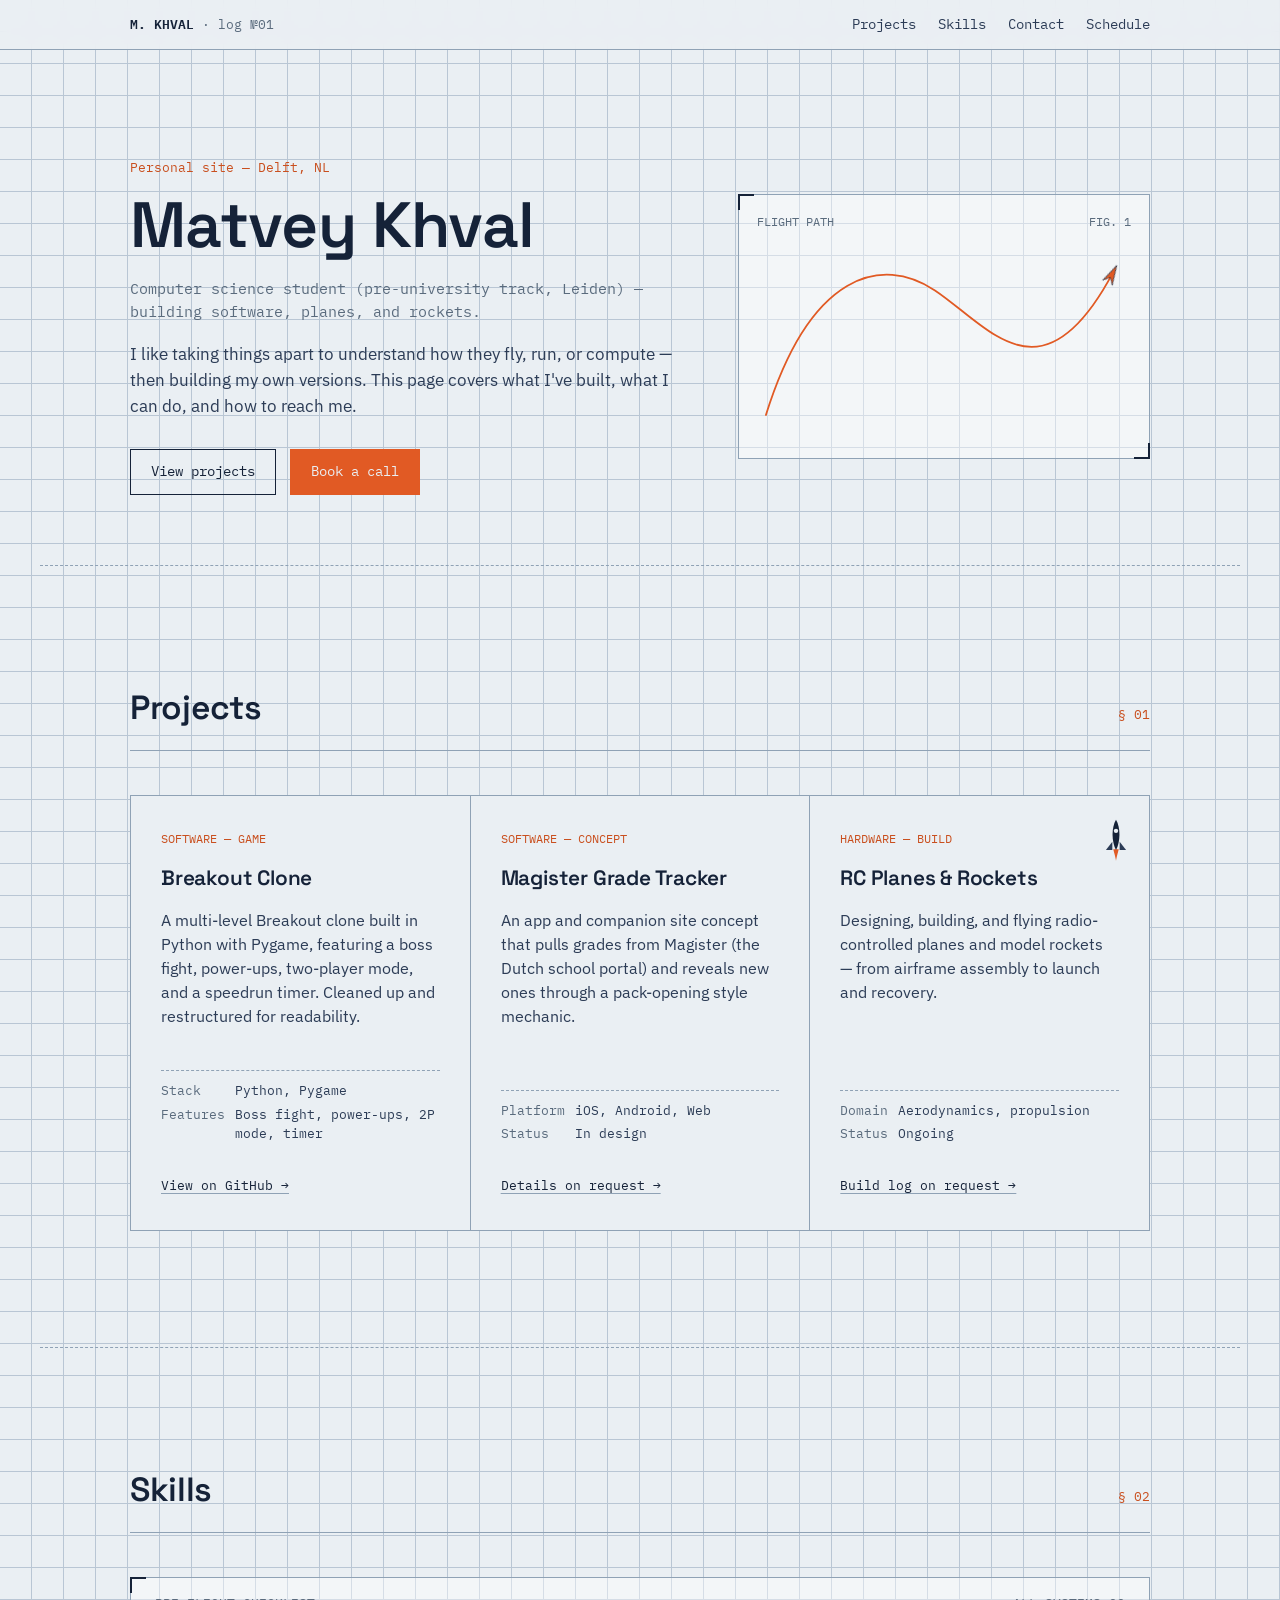
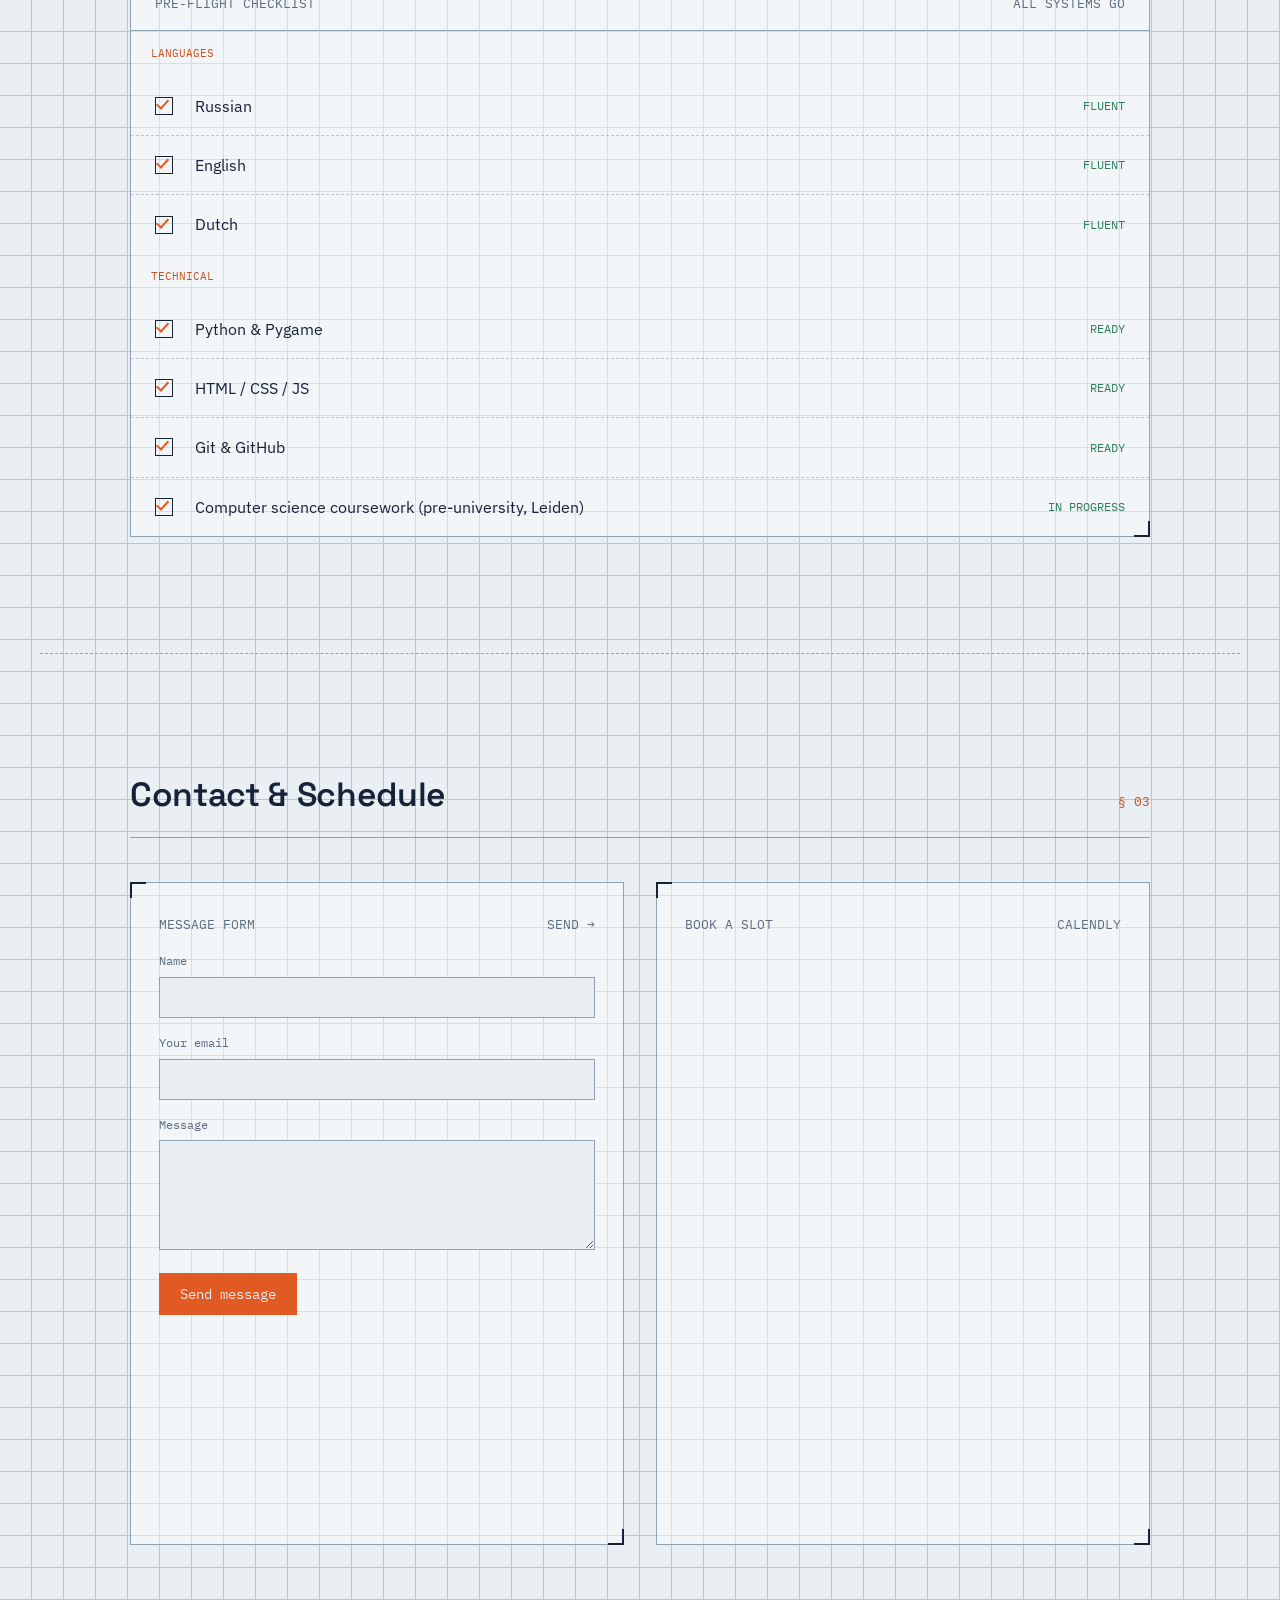
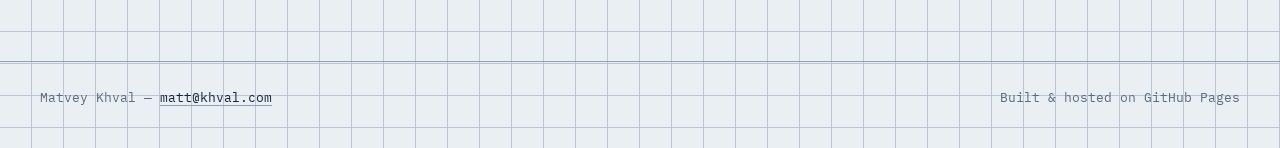
==== index.html @ 5d15978a "umami" ====
<!DOCTYPE html>
<html lang="en">
<head>
<script defer src="https://cloud.umami.is/script.js" data-website-id="dde66179-6006-4e07-9fbd-2b48eecd739c"></script>
<meta charset="UTF-8">
<meta name="viewport" content="width=device-width, initial-scale=1.0">
<title>Matvey Khval — Portfolio</title>
<meta name="description" content="Matvey Khval — CS student, developer, and builder of RC planes and rockets. Projects, skills, and contact.">
<link rel="preconnect" href="https://fonts.googleapis.com">
<link rel="preconnect" href="https://fonts.gstatic.com" crossorigin>
<link href="https://fonts.googleapis.com/css2?family=Space+Grotesk:wght@500;600;700&family=IBM+Plex+Sans:wght@400;500;600&family=IBM+Plex+Mono:wght@400;500&display=swap" rel="stylesheet">
<link rel="stylesheet" href="styles.css">
</head>
<body>

<nav class="nav">
  <div class="nav-inner">
    <span class="nav-id"><strong>M. KHVAL</strong> · log №01</span>
    <ul class="nav-links">
      <li><a href="#projects">Projects</a></li>
      <li><a href="#skills">Skills</a></li>
      <li><a href="#contact">Contact</a></li>
      <li><a href="#schedule">Schedule</a></li>
    </ul>
  </div>
</nav>

<header class="hero">
  <div class="sheet hero-grid">
    <div>
      <p class="hero-kicker">Personal site — Delft, NL</p>
      <h1>Matvey Khval</h1>
      <p class="hero-role">Computer science student (pre-university track, Leiden) — building software, planes, and rockets.</p>
      <p class="hero-desc">I like taking things apart to understand how they fly, run, or compute — then building my own versions. This page covers what I've built, what I can do, and how to reach me.</p>
      <div class="hero-actions">
        <a href="#projects" class="btn">View projects</a>
        <a href="#schedule" class="btn btn-primary">Book a call</a>
      </div>
    </div>
    <div class="trajectory-wrap register">
      <div class="label"><span>FLIGHT PATH</span><span>FIG. 1</span></div>
      <svg viewBox="0 0 420 220" width="100%" height="auto" aria-hidden="true">
        <path id="trajectory-path" d="M 10 200 C 60 40, 140 20, 200 60 S 320 190, 400 40" />
        <g id="trajectory-plane">
          <path d="M -13,-6 L 9,0 L -13,6 L -6,0 Z" />
        </g>
      </svg>
    </div>
  </div>
</header>

<div class="flyby" aria-hidden="true">
  <svg class="flyby-plane" viewBox="0 0 24 24" width="52" height="52">
    <path d="M16 10h4a2 2 0 0 1 0 4h-4l-4 7h-3l2 -7h-4l-2 2h-3l2 -4l-2 -4h3l2 2h4l-2 -7h3l4 7" />
  </svg>
</div>

<main>
  <section id="projects">
    <div class="sheet">
      <div class="section-head">
        <h2>Projects</h2>
        <span class="section-num">§ 01</span>
      </div>

      <div class="projects-grid">
        <article class="project-card">
          <span class="project-tag">SOFTWARE — GAME</span>
          <h3>Breakout Clone</h3>
          <p class="project-desc">A multi-level Breakout clone built in Python with Pygame, featuring a boss fight, power-ups, two-player mode, and a speedrun timer. Cleaned up and restructured for readability.</p>
          <dl class="spec-table">
            <dt>Stack</dt><dd>Python, Pygame</dd>
            <dt>Features</dt><dd>Boss fight, power-ups, 2P mode, timer</dd>
          </dl>
          <span class="project-link"><a href="#">View on GitHub →</a></span>
        </article>

        <article class="project-card">
          <span class="project-tag">SOFTWARE — CONCEPT</span>
          <h3>Magister Grade Tracker</h3>
          <p class="project-desc">An app and companion site concept that pulls grades from Magister (the Dutch school portal) and reveals new ones through a pack-opening style mechanic.</p>
          <dl class="spec-table">
            <dt>Platform</dt><dd>iOS, Android, Web</dd>
            <dt>Status</dt><dd>In design</dd>
          </dl>
          <span class="project-link"><a href="#">Details on request →</a></span>
        </article>

        <article class="project-card project-card--rocket">
          <svg class="rocket-icon" viewBox="0 0 24 48" width="22" height="44" aria-hidden="true">
            <path class="rocket-flame" d="M9 34 Q12 45 12 47 Q12 45 15 34 Z" />
            <path class="rocket-fin-l" d="M8 26 L1 35 L8 35 Z" />
            <path class="rocket-fin-r" d="M16 26 L23 35 L16 35 Z" />
            <path class="rocket-body" d="M12 2 C 17 10, 17 26, 12 35 C 7 26, 7 10, 12 2 Z" />
            <circle class="rocket-window" cx="12" cy="14" r="2.4" />
          </svg>
          <span class="project-tag">HARDWARE — BUILD</span>
          <h3>RC Planes &amp; Rockets</h3>
          <p class="project-desc">Designing, building, and flying radio-controlled planes and model rockets — from airframe assembly to launch and recovery.</p>
          <dl class="spec-table">
            <dt>Domain</dt><dd>Aerodynamics, propulsion</dd>
            <dt>Status</dt><dd>Ongoing</dd>
          </dl>
          <span class="project-link"><a href="#">Build log on request →</a></span>
        </article>
      </div>
    </div>
  </section>

  <div class="flyby" aria-hidden="true">
    <svg class="flyby-plane" viewBox="0 0 24 24" width="52" height="52">
      <path d="M16 10h4a2 2 0 0 1 0 4h-4l-4 7h-3l2 -7h-4l-2 2h-3l2 -4l-2 -4h3l2 2h4l-2 -7h3l4 7" />
    </svg>
  </div>

  <section id="skills">
    <div class="sheet">
      <div class="section-head">
        <h2>Skills</h2>
        <span class="section-num">§ 02</span>
      </div>

      <div class="checklist-panel register">
        <div class="checklist-panel-head">
          <span>PRE-FLIGHT CHECKLIST</span>
          <span>ALL SYSTEMS GO</span>
        </div>

        <p class="checklist-group-label">LANGUAGES</p>
        <ul class="checklist">
          <li><span class="check-box"></span><span>Russian</span><span class="check-status">FLUENT</span></li>
          <li><span class="check-box"></span><span>English</span><span class="check-status">FLUENT</span></li>
          <li><span class="check-box"></span><span>Dutch</span><span class="check-status">FLUENT</span></li>
        </ul>

        <p class="checklist-group-label">TECHNICAL</p>
        <ul class="checklist">
          <li><span class="check-box"></span><span>Python &amp; Pygame</span><span class="check-status">READY</span></li>
          <li><span class="check-box"></span><span>HTML / CSS / JS</span><span class="check-status">READY</span></li>
          <li><span class="check-box"></span><span>Git &amp; GitHub</span><span class="check-status">READY</span></li>
          <li><span class="check-box"></span><span>Computer science coursework (pre-university, Leiden)</span><span class="check-status">IN PROGRESS</span></li>
        </ul>
      </div>
    </div>
  </section>

  <div class="flyby flyby-alt" aria-hidden="true">
    <svg class="flyby-plane" viewBox="0 0 24 24" width="52" height="52">
      <path d="M16 10h4a2 2 0 0 1 0 4h-4l-4 7h-3l2 -7h-4l-2 2h-3l2 -4l-2 -4h3l2 2h4l-2 -7h3l4 7" />
    </svg>
  </div>

  <section id="contact">
    <div class="sheet">
      <div class="section-head">
        <h2>Contact &amp; Schedule</h2>
        <span class="section-num">§ 03</span>
      </div>

      <div class="contact-grid">
        <div class="panel register">
          <div class="panel-title"><span>MESSAGE FORM</span><span>SEND →</span></div>
          <form id="contact-form" action="https://formspree.io/f/xzeboylg" method="POST">
            <div class="field">
              <label for="name">Name</label>
              <input type="text" id="name" name="name" required>
            </div>
            <div class="field">
              <label for="email">Your email</label>
              <input type="email" id="email" name="_replyto" required>
            </div>
            <div class="field">
              <label for="message">Message</label>
              <textarea id="message" name="message" required></textarea>
            </div>
            <button type="submit" class="btn btn-primary">Send message</button>
            <p class="form-status" id="form-status"></p>
          </form>
        </div>

        <div id="schedule" class="panel register">
          <div class="panel-title"><span>BOOK A SLOT</span><span>CALENDLY</span></div>
          <div id="calendly-embed"
               class="calendly-inline-widget"
               data-url="https://calendly.com/matt-khval?hide_event_type_details=1&background_color=eaeff3&text_color=152238&primary_color=e15a24">
          </div>
        </div>
      </div>
    </div>
  </section>
</main>

<footer>
  <span>Matvey Khval — <a href="mailto:matt@khval.com">matt@khval.com</a></span>
  <span>Built &amp; hosted on GitHub Pages</span>
</footer>

<script src="https://assets.calendly.com/assets/external/widget.js" async></script>
<script src="script.js"></script>
</body>
</html>
---- styles.css ----
/* ============================================================
   MATVEY KHVAL — PORTFOLIO
   Design system: technical drafting / blueprint sheet
   ============================================================ */

:root {
  --paper: #eaeff3;
  --paper-2: #dfe6ec;
  --ink: #152238;
  --ink-soft: #2c3c56;
  --graphite: #5a6b7d;
  --line: #b9c6d4;
  --line-strong: #8fa2b5;
  --flame: #e15a24;
  --flame-dim: #c94f1e;
  --ok: #2e7d5b;

  --font-display: "Space Grotesk", "Helvetica Neue", Arial, sans-serif;
  --font-body: "IBM Plex Sans", "Helvetica Neue", Arial, sans-serif;
  --font-mono: "IBM Plex Mono", "Courier New", monospace;

  --sheet-margin: clamp(16px, 4vw, 40px);
  --content-max: 920px;
}

* { box-sizing: border-box; }

html {
  scroll-behavior: smooth;
}

@media (prefers-reduced-motion: reduce) {
  html { scroll-behavior: auto; }
  * { animation-duration: 0.001ms !important; animation-iteration-count: 1 !important; transition-duration: 0.001ms !important; }
}

body {
  margin: 0;
  background-color: var(--paper);
  background-image:
    linear-gradient(var(--line) 1px, transparent 1px),
    linear-gradient(90deg, var(--line) 1px, transparent 1px);
  background-size: 32px 32px;
  background-position: -1px -1px;
  color: var(--ink);
  font-family: var(--font-body);
  font-size: 16px;
  line-height: 1.55;
  -webkit-font-smoothing: antialiased;
}

::selection {
  background: var(--flame);
  color: var(--paper);
}

a {
  color: var(--ink);
  text-decoration-color: var(--line-strong);
  text-underline-offset: 3px;
}
a:hover { text-decoration-color: var(--flame); }

:focus-visible {
  outline: 2px solid var(--flame);
  outline-offset: 3px;
}

h1, h2, h3 {
  font-family: var(--font-display);
  font-weight: 600;
  margin: 0;
  letter-spacing: -0.01em;
}

p { margin: 0 0 1em 0; max-width: 66ch; }

.sheet {
  max-width: 1100px;
  margin: 0 auto;
  padding: 0 var(--sheet-margin);
}

/* ---------- corner registration marks ---------- */
.register {
  position: relative;
  border: 1px solid var(--line-strong);
  background: rgba(255,255,255,0.35);
}
.register::before,
.register::after,
.register .corner-tl,
.register .corner-br {
  content: "";
  position: absolute;
  width: 14px;
  height: 14px;
  pointer-events: none;
}
.register::before {
  top: -1px; left: -1px;
  border-top: 2px solid var(--ink);
  border-left: 2px solid var(--ink);
}
.register::after {
  bottom: -1px; right: -1px;
  border-bottom: 2px solid var(--ink);
  border-right: 2px solid var(--ink);
}

/* ---------- nav ---------- */
.nav {
  position: sticky;
  top: 0;
  z-index: 50;
  background: rgba(234, 239, 243, 0.9);
  backdrop-filter: blur(6px);
  border-bottom: 1px solid var(--line-strong);
}
.nav-inner {
  max-width: 1100px;
  margin: 0 auto;
  padding: 14px var(--sheet-margin);
  display: flex;
  align-items: center;
  justify-content: space-between;
  gap: 16px;
}
.nav-id {
  font-family: var(--font-mono);
  font-size: 13px;
  color: var(--graphite);
  white-space: nowrap;
}
.nav-id strong { color: var(--ink); font-weight: 600; }
.nav-links {
  display: flex;
  gap: 22px;
  list-style: none;
  margin: 0;
  padding: 0;
  font-family: var(--font-mono);
  font-size: 13.5px;
}
.nav-links a { text-decoration: none; color: var(--ink-soft); }
.nav-links a:hover { color: var(--flame); }

/* ---------- hero ---------- */
.hero {
  padding: clamp(56px, 10vw, 108px) 0 clamp(40px, 7vw, 70px);
  position: relative;
}
.hero-grid {
  display: grid;
  grid-template-columns: 1.15fr 0.85fr;
  gap: clamp(24px, 4vw, 56px);
  align-items: center;
}
@media (max-width: 760px) {
  .hero-grid { grid-template-columns: 1fr; }
}
.hero-kicker {
  font-family: var(--font-mono);
  font-size: 13px;
  color: var(--flame-dim);
  margin: 0 0 14px 0;
}
.hero h1 {
  font-size: clamp(2.4rem, 6vw, 4rem);
  line-height: 1.04;
  color: var(--ink);
}
.hero-role {
  font-family: var(--font-mono);
  font-size: 15px;
  color: var(--graphite);
  margin-top: 18px;
}
.hero-desc {
  margin-top: 18px;
  color: var(--ink-soft);
  font-size: 1.05rem;
}
.hero-actions {
  margin-top: 30px;
  display: flex;
  gap: 14px;
  flex-wrap: wrap;
}

.btn {
  font-family: var(--font-mono);
  font-size: 14px;
  padding: 11px 20px;
  border: 1.5px solid var(--ink);
  background: transparent;
  color: var(--ink);
  cursor: pointer;
  text-decoration: none;
  display: inline-flex;
  align-items: center;
  gap: 8px;
  transition: background 0.15s ease, color 0.15s ease, transform 0.1s ease;
}
.btn:hover { background: var(--ink); color: var(--paper); }
.btn:active { transform: translateY(1px); }
.btn-primary {
  background: var(--flame);
  border-color: var(--flame);
  color: var(--paper);
}
.btn-primary:hover { background: var(--flame-dim); border-color: var(--flame-dim); color: var(--paper); }

/* trajectory diagram */
.trajectory-wrap {
  border: 1px solid var(--line-strong);
  background: rgba(255,255,255,0.4);
  padding: 18px;
  position: relative;
}
.trajectory-wrap .label {
  font-family: var(--font-mono);
  font-size: 11.5px;
  color: var(--graphite);
  display: flex;
  justify-content: space-between;
  margin-bottom: 6px;
}
#trajectory-path {
  fill: none;
  stroke: var(--flame);
  stroke-width: 2;
  stroke-linecap: round;
  stroke-dasharray: 620;
  stroke-dashoffset: 620;
  animation: draw-path 2.2s ease-out 0.3s forwards;
}
#trajectory-plane {
  offset-path: path("M 10 200 C 60 40, 140 20, 200 60 S 320 190, 400 40");
  offset-rotate: auto;
  animation: move-plane 2.4s ease-out 0.3s forwards;
  opacity: 0;
}
#trajectory-plane path {
  fill: var(--flame);
  stroke: var(--ink);
  stroke-width: 0.75;
  stroke-linejoin: round;
}
@keyframes draw-path {
  to { stroke-dashoffset: 0; }
}
@keyframes move-plane {
  0% { offset-distance: 0%; opacity: 0; }
  4% { opacity: 1; }
  100% { offset-distance: 100%; opacity: 1; }
}
@media (prefers-reduced-motion: reduce) {
  #trajectory-path { stroke-dashoffset: 0; animation: none; }
  #trajectory-plane { animation: none; offset-distance: 100%; opacity: 1; }
}

/* ---------- flyby divider ---------- */
.flyby {
  position: relative;
  height: 1px;
  border-top: 1px dashed var(--line-strong);
  margin: 0 var(--sheet-margin);
  overflow: visible;
}
.flyby-alt { margin: 0 var(--sheet-margin) -1px; }
.flyby-plane {
  position: absolute;
  top: -26px;
  left: -66px;
  opacity: 0;
}
.flyby-plane path {
  fill: none;
  stroke: var(--flame-dim);
  stroke-width: 1.4;
  stroke-linecap: round;
  stroke-linejoin: round;
}
.flyby.in-view .flyby-plane {
  animation: flyby-move 3.2s ease-in-out forwards;
}
@keyframes flyby-move {
  0% { left: -66px; opacity: 0; }
  8% { opacity: 1; }
  92% { opacity: 1; }
  100% { left: calc(100% + 20px); opacity: 0; }
}
@media (prefers-reduced-motion: reduce) {
  .flyby-plane { left: 50%; opacity: 1; animation: none !important; }
}

/* ---------- rocket icon (project card) ---------- */
.project-card--rocket { position: relative; }
.rocket-icon {
  position: absolute;
  top: 22px;
  right: 22px;
}
.rocket-icon .rocket-body { fill: var(--ink); }
.rocket-icon .rocket-fin-l,
.rocket-icon .rocket-fin-r { fill: var(--ink-soft); }
.rocket-icon .rocket-window { fill: var(--paper); }
.rocket-icon .rocket-flame {
  fill: var(--flame);
  transform-box: fill-box;
  transform-origin: 50% 0%;
}
.project-card--rocket:hover .rocket-flame {
  animation: flicker 0.45s ease-in-out infinite alternate;
}
@keyframes flicker {
  from { transform: scaleY(0.85); opacity: 0.75; }
  to { transform: scaleY(1.2); opacity: 1; }
}
@media (prefers-reduced-motion: reduce) {
  .project-card--rocket:hover .rocket-flame { animation: none; }
}

/* ---------- sections ---------- */
section { padding: clamp(64px, 11vw, 116px) 0; }
.section-head {
  display: flex;
  align-items: baseline;
  justify-content: space-between;
  gap: 16px;
  margin-bottom: 44px;
  padding-bottom: 16px;
  border-bottom: 1px solid var(--line-strong);
}
.section-num {
  font-family: var(--font-mono);
  font-size: 13px;
  color: var(--flame-dim);
}
.section-head h2 {
  font-size: clamp(1.6rem, 3.4vw, 2.1rem);
}

/* ---------- projects ---------- */
.projects-grid {
  display: grid;
  grid-template-columns: repeat(auto-fit, minmax(300px, 1fr));
  gap: 1px;
  background: var(--line-strong);
  border: 1px solid var(--line-strong);
}
.project-card {
  background: var(--paper);
  padding: 34px 30px;
  display: flex;
  flex-direction: column;
  gap: 14px;
}
.project-tag {
  font-family: var(--font-mono);
  font-size: 11.5px;
  color: var(--flame-dim);
}
.project-card h3 {
  font-size: 1.3rem;
}
.project-desc {
  color: var(--ink-soft);
  font-size: 0.97rem;
  flex-grow: 1;
}
.spec-table {
  font-family: var(--font-mono);
  font-size: 12.5px;
  color: var(--graphite);
  border-top: 1px dashed var(--line-strong);
  padding-top: 10px;
  display: grid;
  grid-template-columns: auto 1fr;
  gap: 4px 10px;
}
.spec-table dt { color: var(--graphite); }
.spec-table dd { margin: 0; color: var(--ink-soft); }
.project-link {
  margin-top: 6px;
  font-family: var(--font-mono);
  font-size: 13px;
}

/* ---------- skills / preflight checklist ---------- */
.checklist-panel {
  border: 1px solid var(--line-strong);
  background: rgba(255,255,255,0.4);
}
.checklist-panel-head {
  font-family: var(--font-mono);
  font-size: 12.5px;
  color: var(--graphite);
  padding: 16px 24px;
  border-bottom: 1px solid var(--line-strong);
  display: flex;
  justify-content: space-between;
}
.checklist {
  list-style: none;
  margin: 0;
  padding: 0;
}
.checklist li {
  display: grid;
  grid-template-columns: 26px 1fr auto;
  align-items: center;
  gap: 14px;
  padding: 17px 24px;
  border-bottom: 1px dashed var(--line);
  font-size: 0.98rem;
}
.checklist li:last-child { border-bottom: none; }
.check-box {
  width: 18px;
  height: 18px;
  border: 1.5px solid var(--ink);
  position: relative;
  flex-shrink: 0;
}
.check-box::after {
  content: "";
  position: absolute;
  left: 3px; top: -1px;
  width: 5px; height: 10px;
  border-right: 2px solid var(--flame);
  border-bottom: 2px solid var(--flame);
  transform: rotate(42deg);
}
.check-status {
  font-family: var(--font-mono);
  font-size: 11.5px;
  color: var(--ok);
  white-space: nowrap;
}
.checklist-group-label {
  font-family: var(--font-mono);
  font-size: 11px;
  color: var(--flame-dim);
  padding: 14px 20px 4px;
}

/* ---------- contact ---------- */
.contact-grid {
  display: grid;
  grid-template-columns: 1fr 1fr;
  gap: 32px;
}
@media (max-width: 760px) {
  .contact-grid { grid-template-columns: 1fr; }
}
.panel {
  border: 1px solid var(--line-strong);
  background: rgba(255,255,255,0.4);
  padding: 32px 28px;
}
.panel-title {
  font-family: var(--font-mono);
  font-size: 12.5px;
  color: var(--graphite);
  margin-bottom: 18px;
  display: flex;
  justify-content: space-between;
}
.field {
  margin-bottom: 16px;
}
.field label {
  display: block;
  font-family: var(--font-mono);
  font-size: 12px;
  color: var(--graphite);
  margin-bottom: 6px;
}
.field input,
.field textarea {
  width: 100%;
  background: var(--paper);
  border: 1px solid var(--line-strong);
  padding: 10px 12px;
  font-family: var(--font-body);
  font-size: 14.5px;
  color: var(--ink);
}
.field input:focus,
.field textarea:focus {
  border-color: var(--flame);
  outline: none;
}
.field textarea { resize: vertical; min-height: 110px; }
.form-status {
  font-family: var(--font-mono);
  font-size: 13px;
  margin-top: 12px;
  min-height: 1.2em;
}
.form-status.ok { color: var(--ok); }
.form-status.err { color: var(--flame); }

#calendly-embed {
  min-width: 280px;
  height: 560px;
}

/* ---------- footer ---------- */
footer {
  border-top: 1px solid var(--line-strong);
  padding: 26px var(--sheet-margin) 40px;
  font-family: var(--font-mono);
  font-size: 12.5px;
  color: var(--graphite);
  display: flex;
  justify-content: space-between;
  gap: 12px;
  flex-wrap: wrap;
}
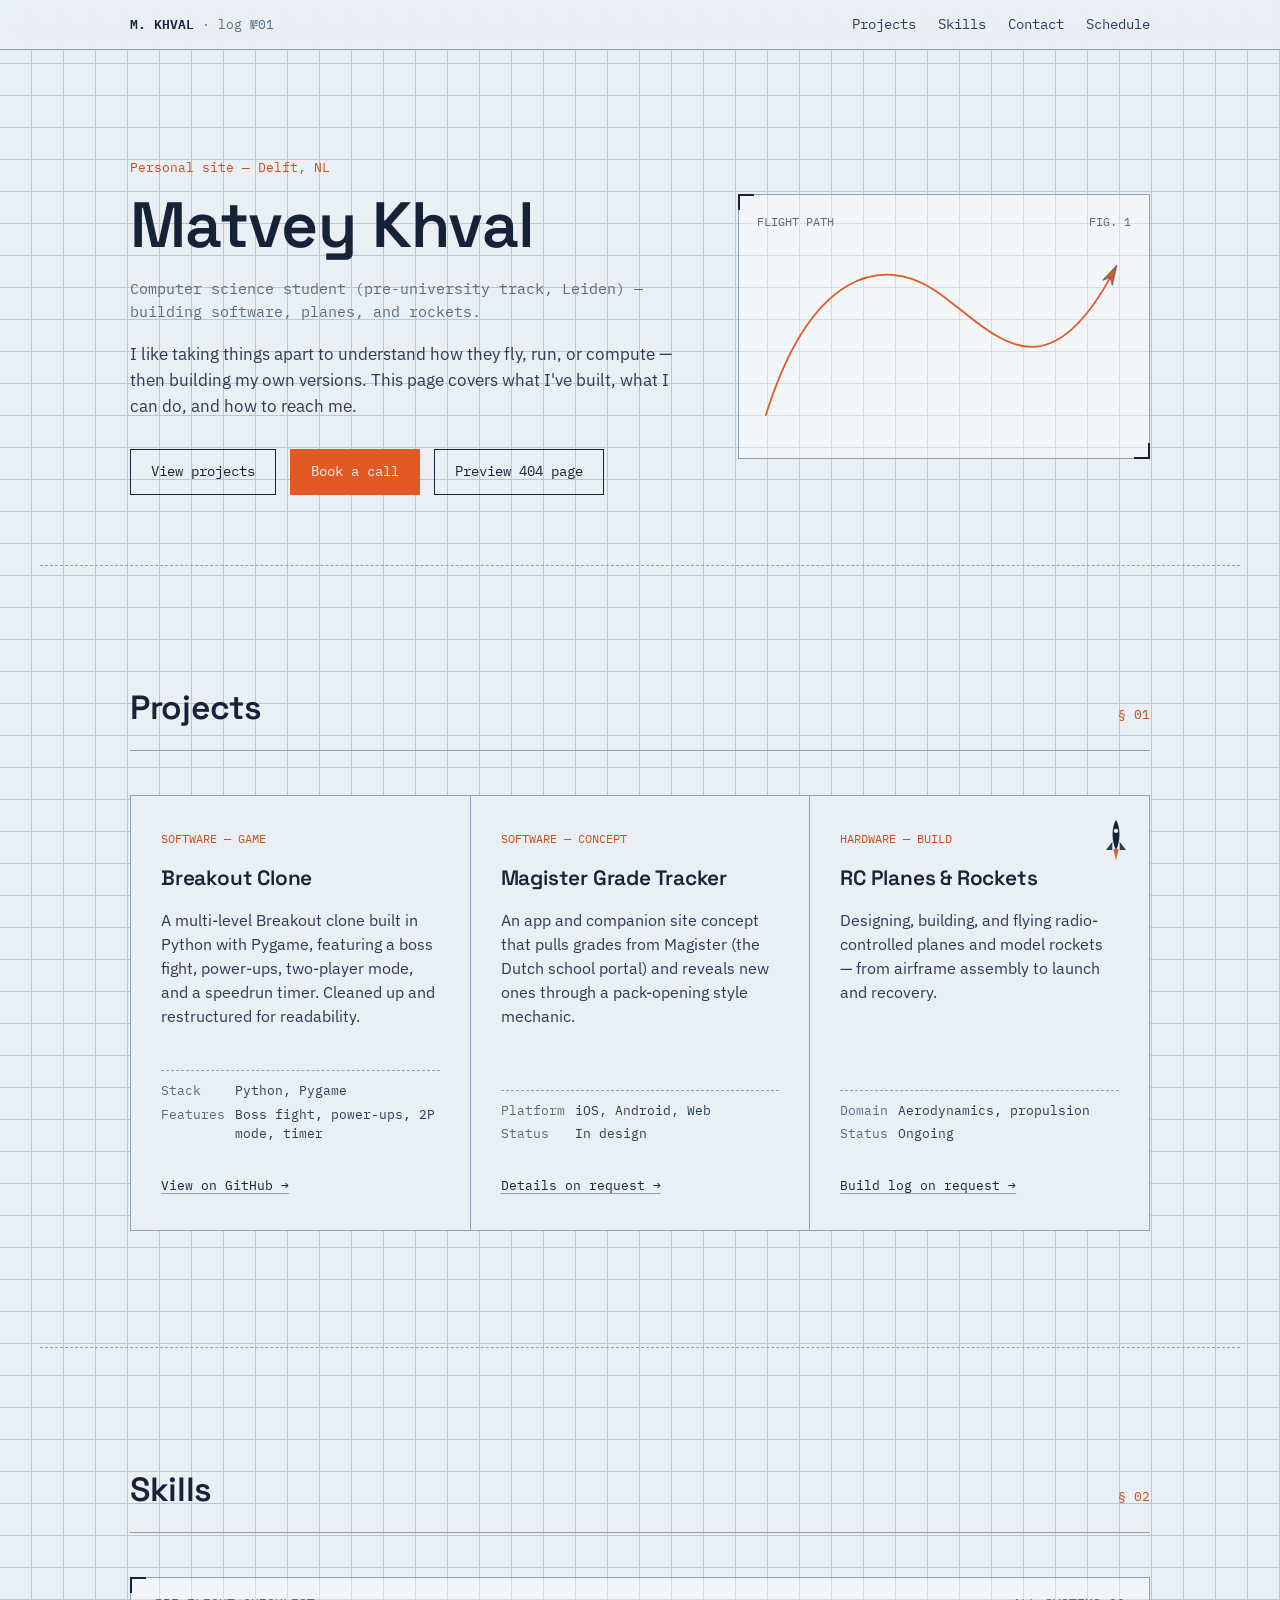
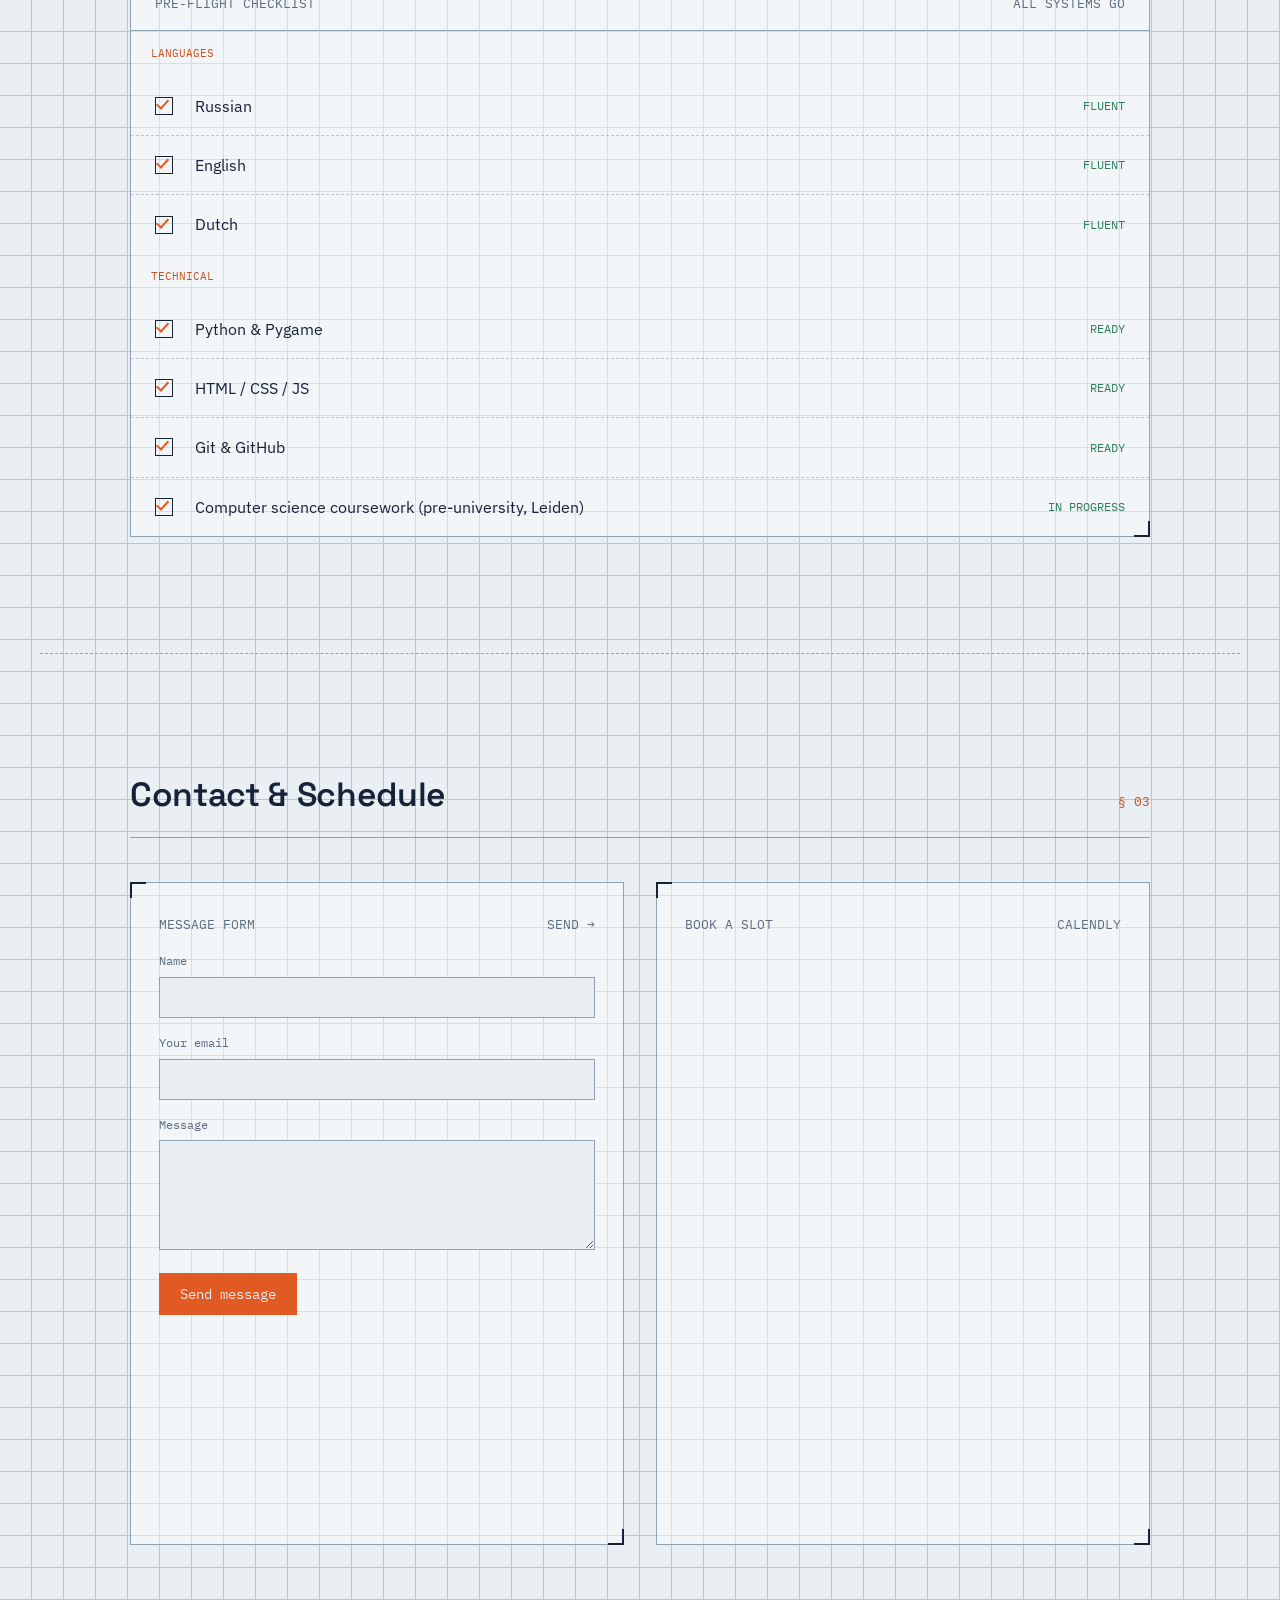
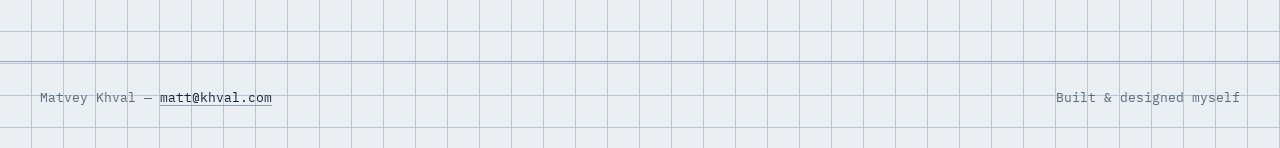
==== commit 8d99ef26: "404 page" ====
--- a/index.html
+++ b/index.html
@@ -35,6 +35,7 @@
       <div class="hero-actions">
         <a href="#projects" class="btn">View projects</a>
         <a href="#schedule" class="btn btn-primary">Book a call</a>
+        <a href="/404.html" class="btn">Preview 404 page</a>
       </div>
     </div>
     <div class="trajectory-wrap register">
@@ -192,7 +193,7 @@
 
 <footer>
   <span>Matvey Khval — <a href="mailto:matt@khval.com">matt@khval.com</a></span>
-  <span>Built &amp; hosted on GitHub Pages</span>
+  <span>Built &amp; designed myself</span>
 </footer>
 
 <script src="https://assets.calendly.com/assets/external/widget.js" async></script>
--- a/styles.css
+++ b/styles.css
@@ -519,4 +519,46 @@
   justify-content: space-between;
   gap: 12px;
   flex-wrap: wrap;
+}
+
+
+
+/* ---------- 404 page ---------- */
+.error-page {
+  min-height: calc(100vh - 132px);
+  display: flex;
+  align-items: center;
+  padding: 56px 0;
+}
+.error-panel {
+  max-width: 760px;
+  margin: 0 auto;
+  padding: clamp(28px, 6vw, 64px);
+  text-align: center;
+}
+.error-panel h1 {
+  font-size: clamp(2.5rem, 7vw, 5rem);
+  line-height: 1.02;
+  margin-bottom: 18px;
+}
+.error-panel p:not(.hero-kicker):not(.error-code) {
+  max-width: 48ch;
+  margin: 0 auto 28px;
+  color: var(--ink-soft);
+}
+.error-code {
+  font-family: var(--font-mono);
+  font-size: 13px;
+  color: var(--flame-dim);
+  margin-bottom: 24px;
+}
+.error-panel .btn { margin-top: 4px; }
+
+@media (max-width: 560px) {
+  .error-page { min-height: calc(100vh - 116px); }
+  .error-panel { padding: 36px 22px; }
+  .error-panel h1 { font-size: clamp(2.25rem, 12vw, 3.5rem); }
+  .error-body .nav-id { font-size: 11px; }
+  .error-body .nav-inner { gap: 10px; }
+  .error-body .nav .btn { padding: 9px 12px; font-size: 12px; }
 }
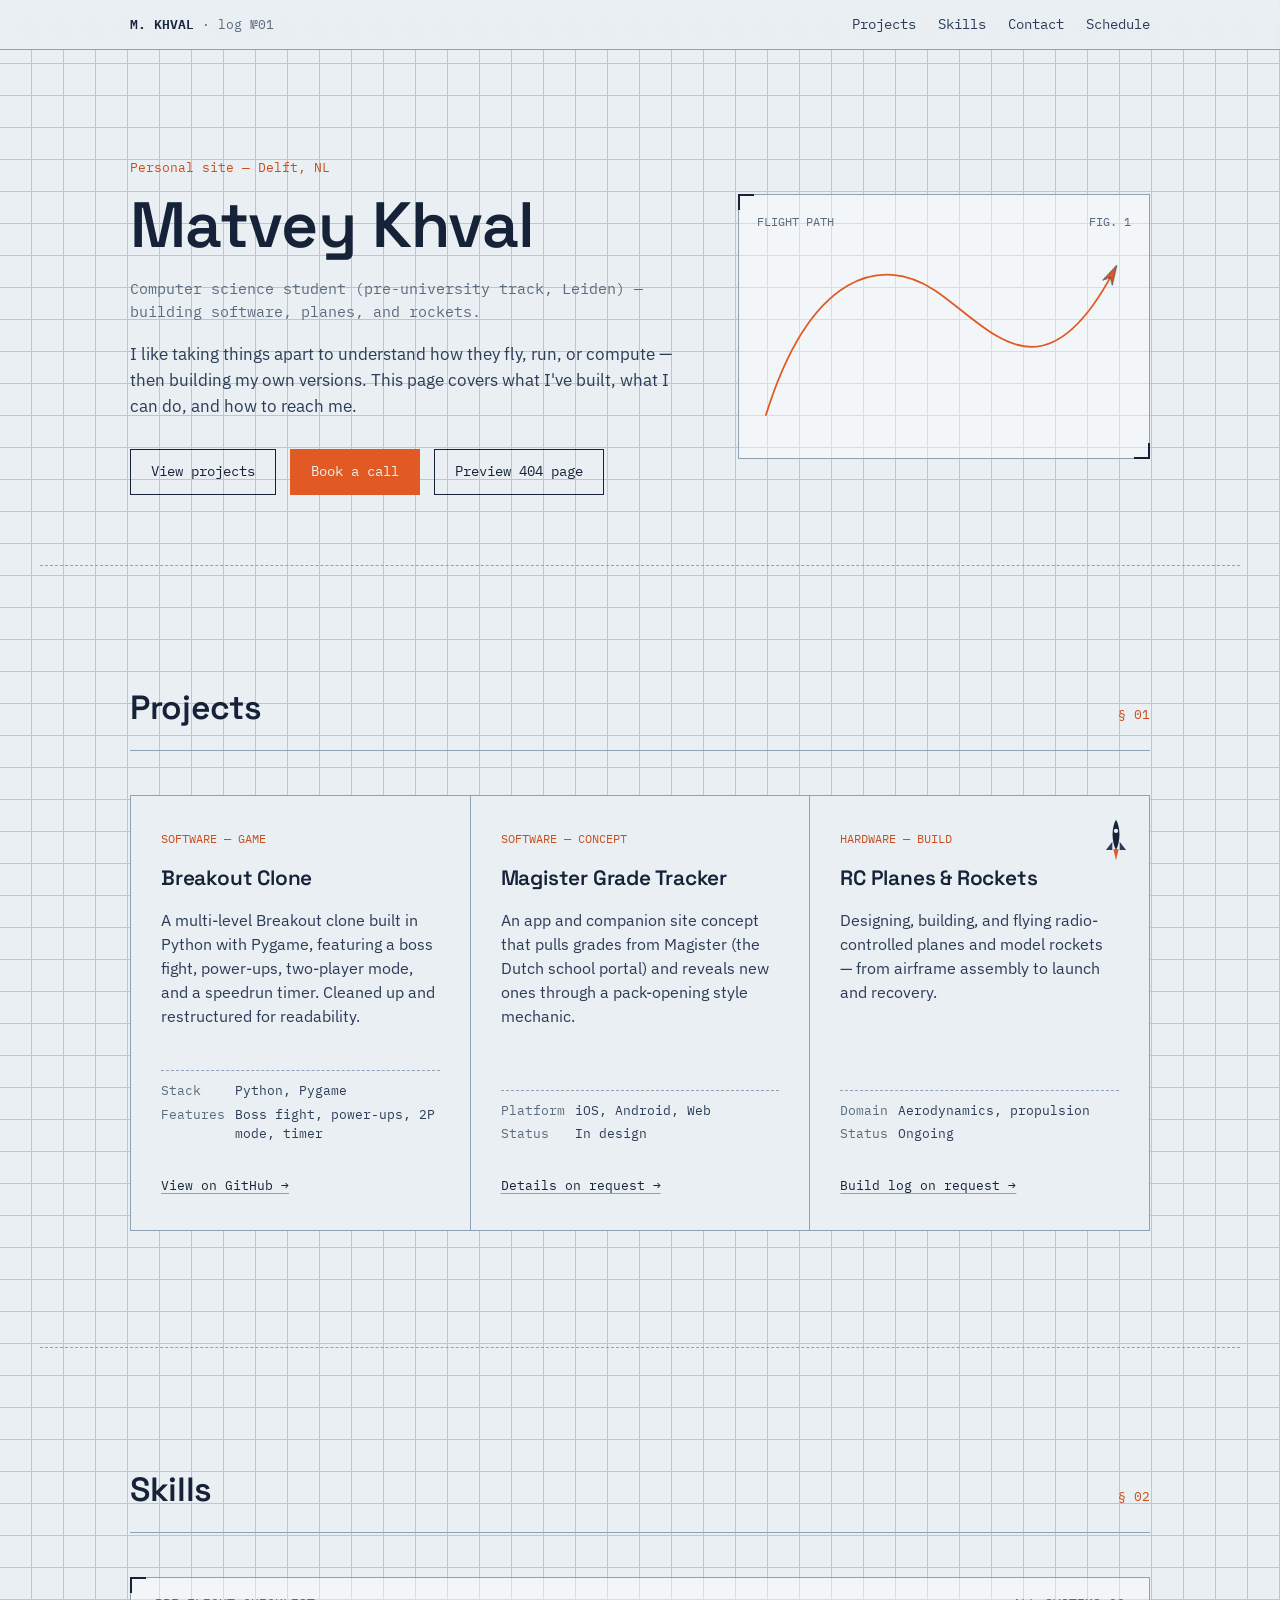
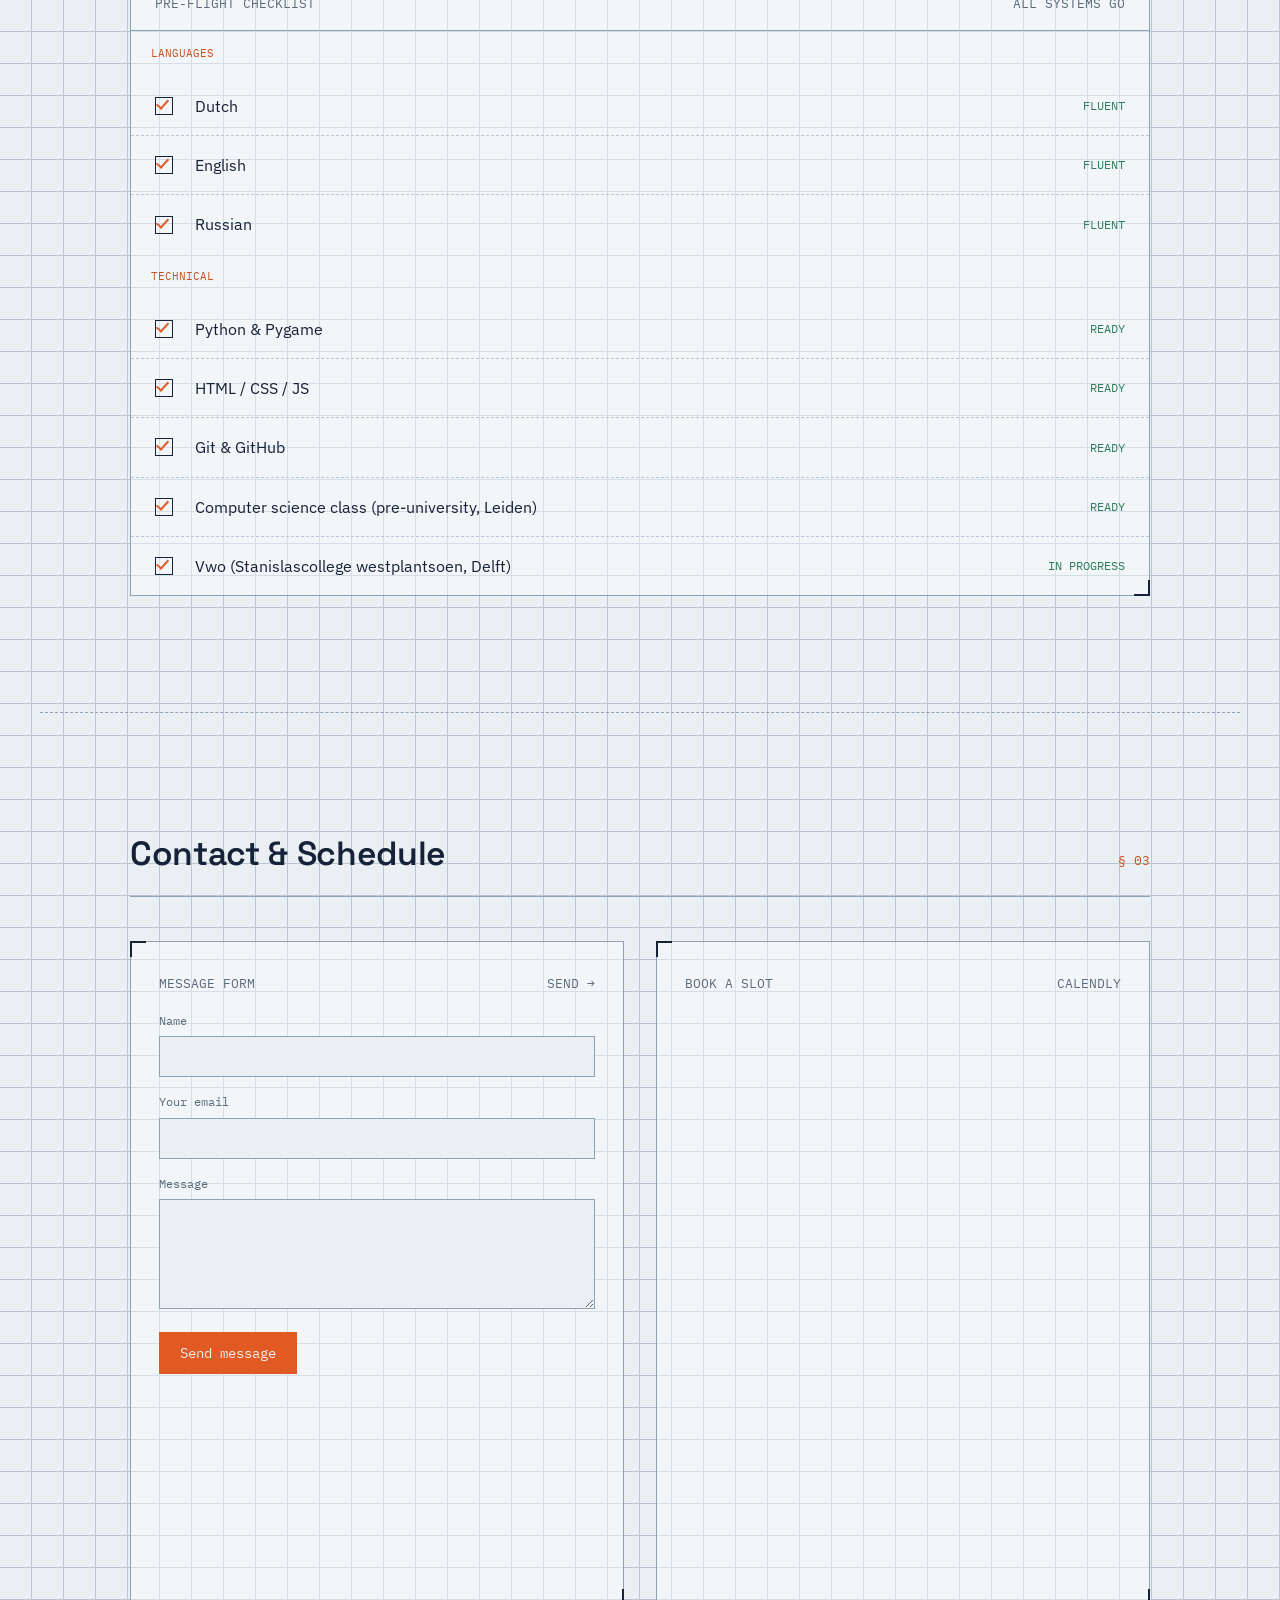
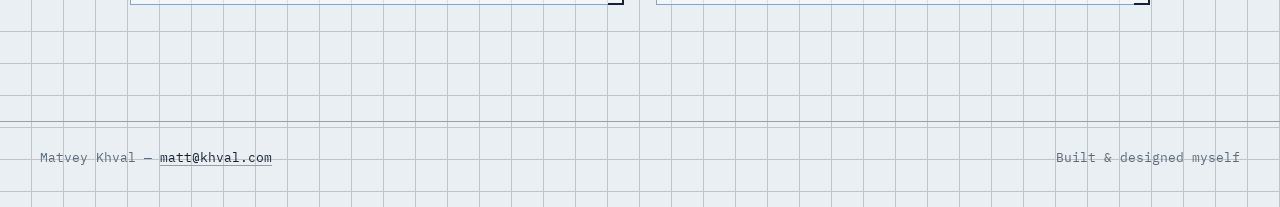
==== commit 56ca8dbf: "minor tweaks" ====
--- a/index.html
+++ b/index.html
@@ -9,6 +9,7 @@
 <link rel="preconnect" href="https://fonts.googleapis.com">
 <link rel="preconnect" href="https://fonts.gstatic.com" crossorigin>
 <link href="https://fonts.googleapis.com/css2?family=Space+Grotesk:wght@500;600;700&family=IBM+Plex+Sans:wght@400;500;600&family=IBM+Plex+Mono:wght@400;500&display=swap" rel="stylesheet">
+<link rel="icon" type="image/png" href="/favicon.png">
 <link rel="stylesheet" href="styles.css">
 </head>
 <body>
@@ -129,9 +130,9 @@
 
         <p class="checklist-group-label">LANGUAGES</p>
         <ul class="checklist">
+          <li><span class="check-box"></span><span>Dutch</span><span class="check-status">FLUENT</span></li>
+          <li><span class="check-box"></span><span>English</span><span class="check-status">FLUENT</span></li>
           <li><span class="check-box"></span><span>Russian</span><span class="check-status">FLUENT</span></li>
-          <li><span class="check-box"></span><span>English</span><span class="check-status">FLUENT</span></li>
-          <li><span class="check-box"></span><span>Dutch</span><span class="check-status">FLUENT</span></li>
         </ul>
 
         <p class="checklist-group-label">TECHNICAL</p>
@@ -139,7 +140,8 @@
           <li><span class="check-box"></span><span>Python &amp; Pygame</span><span class="check-status">READY</span></li>
           <li><span class="check-box"></span><span>HTML / CSS / JS</span><span class="check-status">READY</span></li>
           <li><span class="check-box"></span><span>Git &amp; GitHub</span><span class="check-status">READY</span></li>
-          <li><span class="check-box"></span><span>Computer science coursework (pre-university, Leiden)</span><span class="check-status">IN PROGRESS</span></li>
+          <li><span class="check-box"></span><span>Computer science class (pre-university, Leiden)</span><span class="check-status">READY</span></li>
+          <li><span class="check-box"></span><span>Vwo (Stanislascollege westplantsoen, Delft)</span><span class="check-status">IN PROGRESS</span></li>
         </ul>
       </div>
     </div>
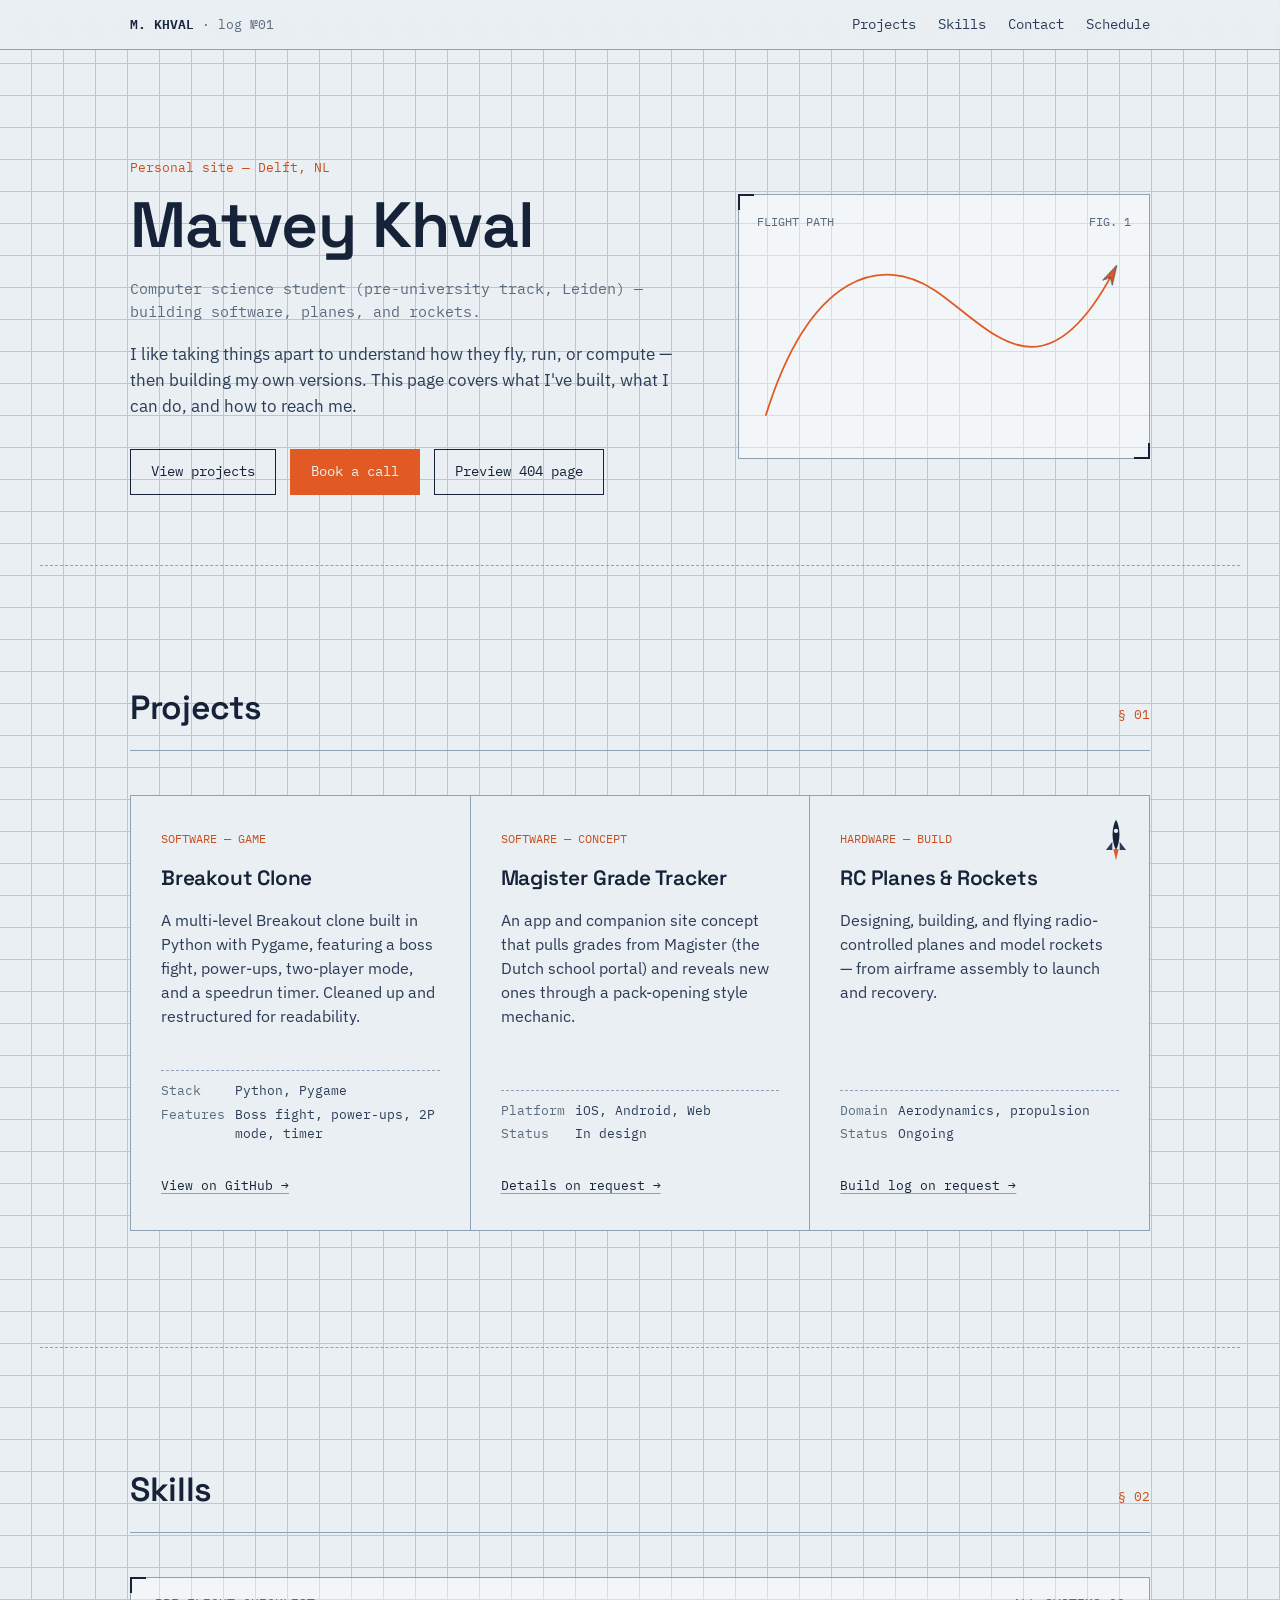
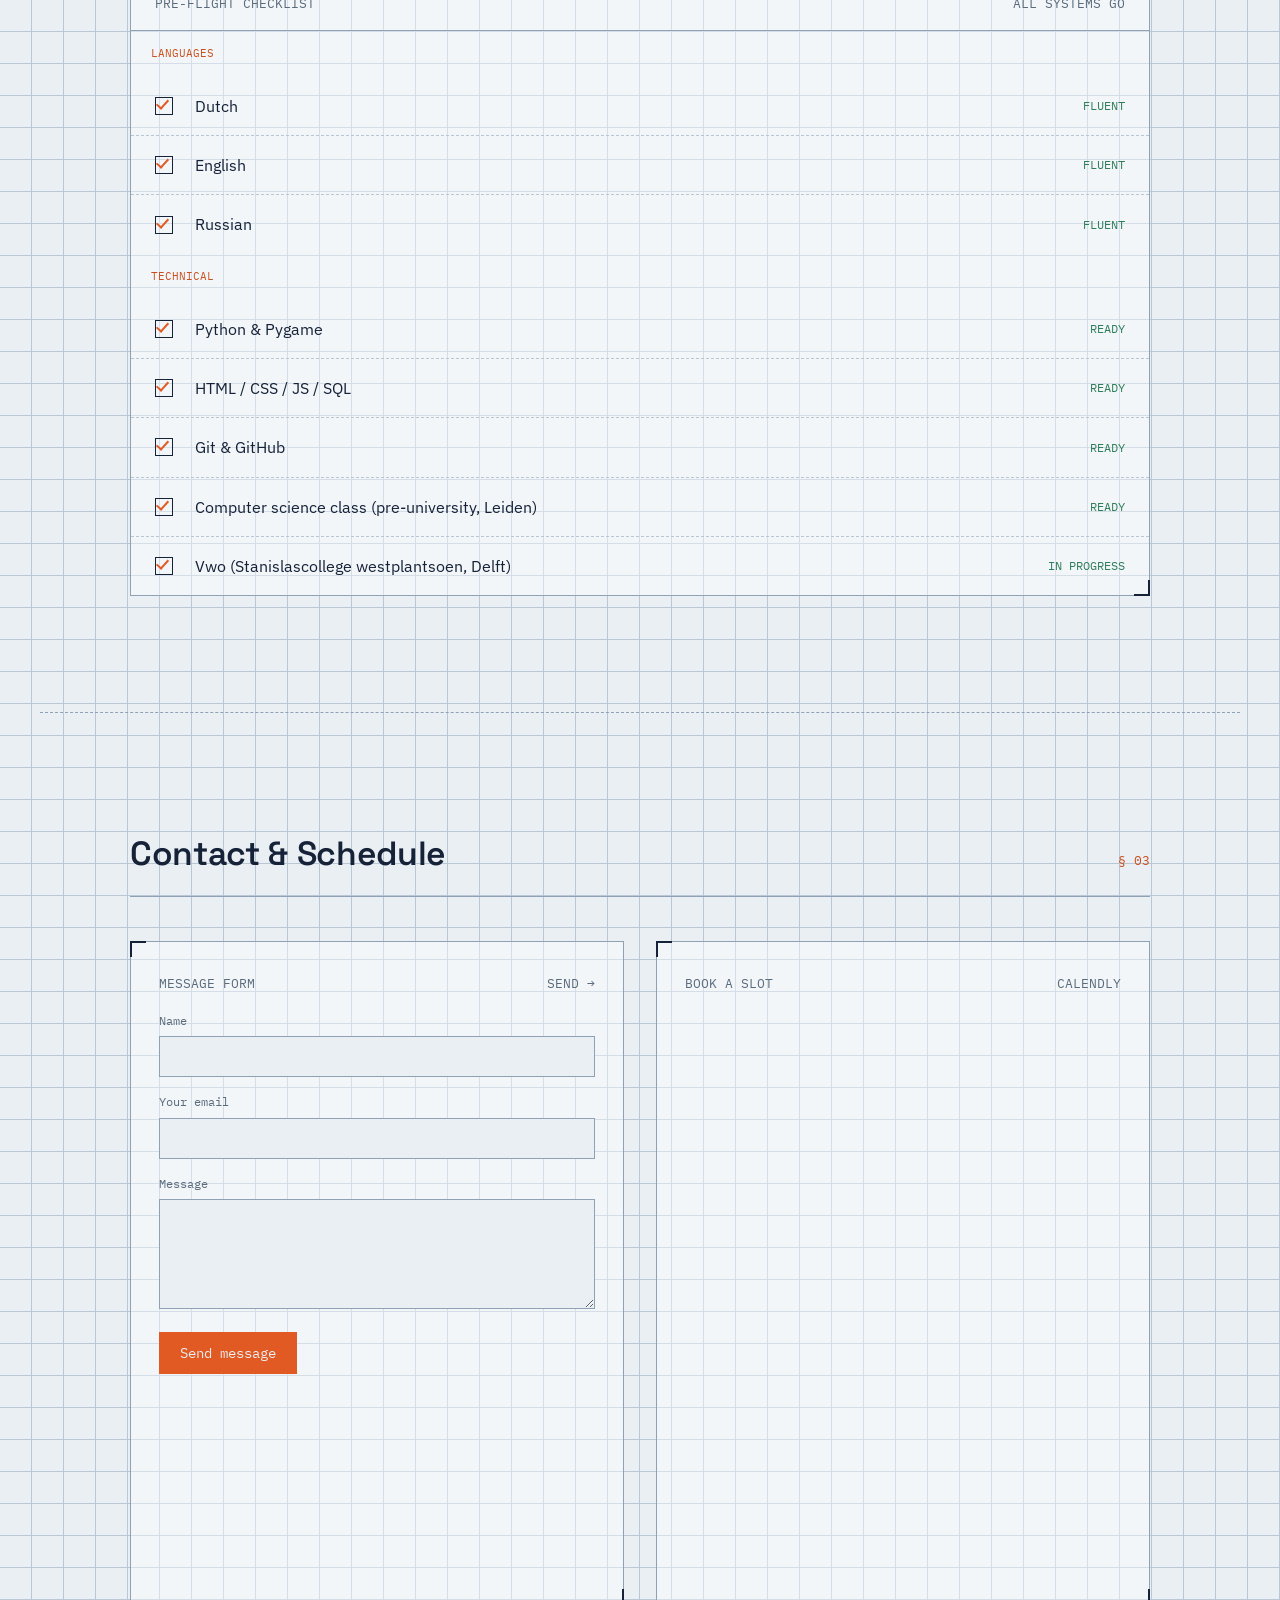
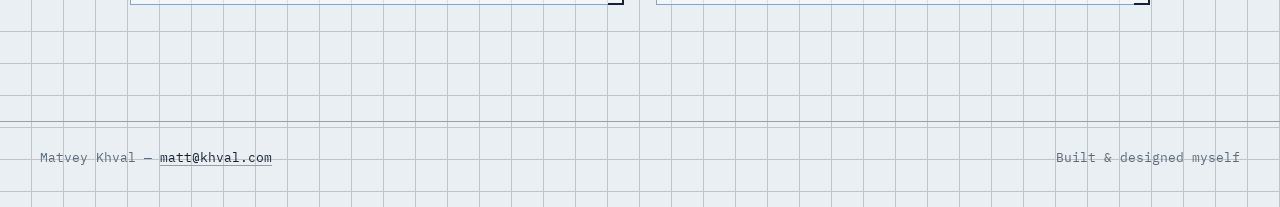
==== commit 529646c0: "minor tweaks" ====
--- a/index.html
+++ b/index.html
@@ -138,7 +138,7 @@
         <p class="checklist-group-label">TECHNICAL</p>
         <ul class="checklist">
           <li><span class="check-box"></span><span>Python &amp; Pygame</span><span class="check-status">READY</span></li>
-          <li><span class="check-box"></span><span>HTML / CSS / JS</span><span class="check-status">READY</span></li>
+          <li><span class="check-box"></span><span>HTML / CSS / JS / SQL</span><span class="check-status">READY</span></li>
           <li><span class="check-box"></span><span>Git &amp; GitHub</span><span class="check-status">READY</span></li>
           <li><span class="check-box"></span><span>Computer science class (pre-university, Leiden)</span><span class="check-status">READY</span></li>
           <li><span class="check-box"></span><span>Vwo (Stanislascollege westplantsoen, Delft)</span><span class="check-status">IN PROGRESS</span></li>
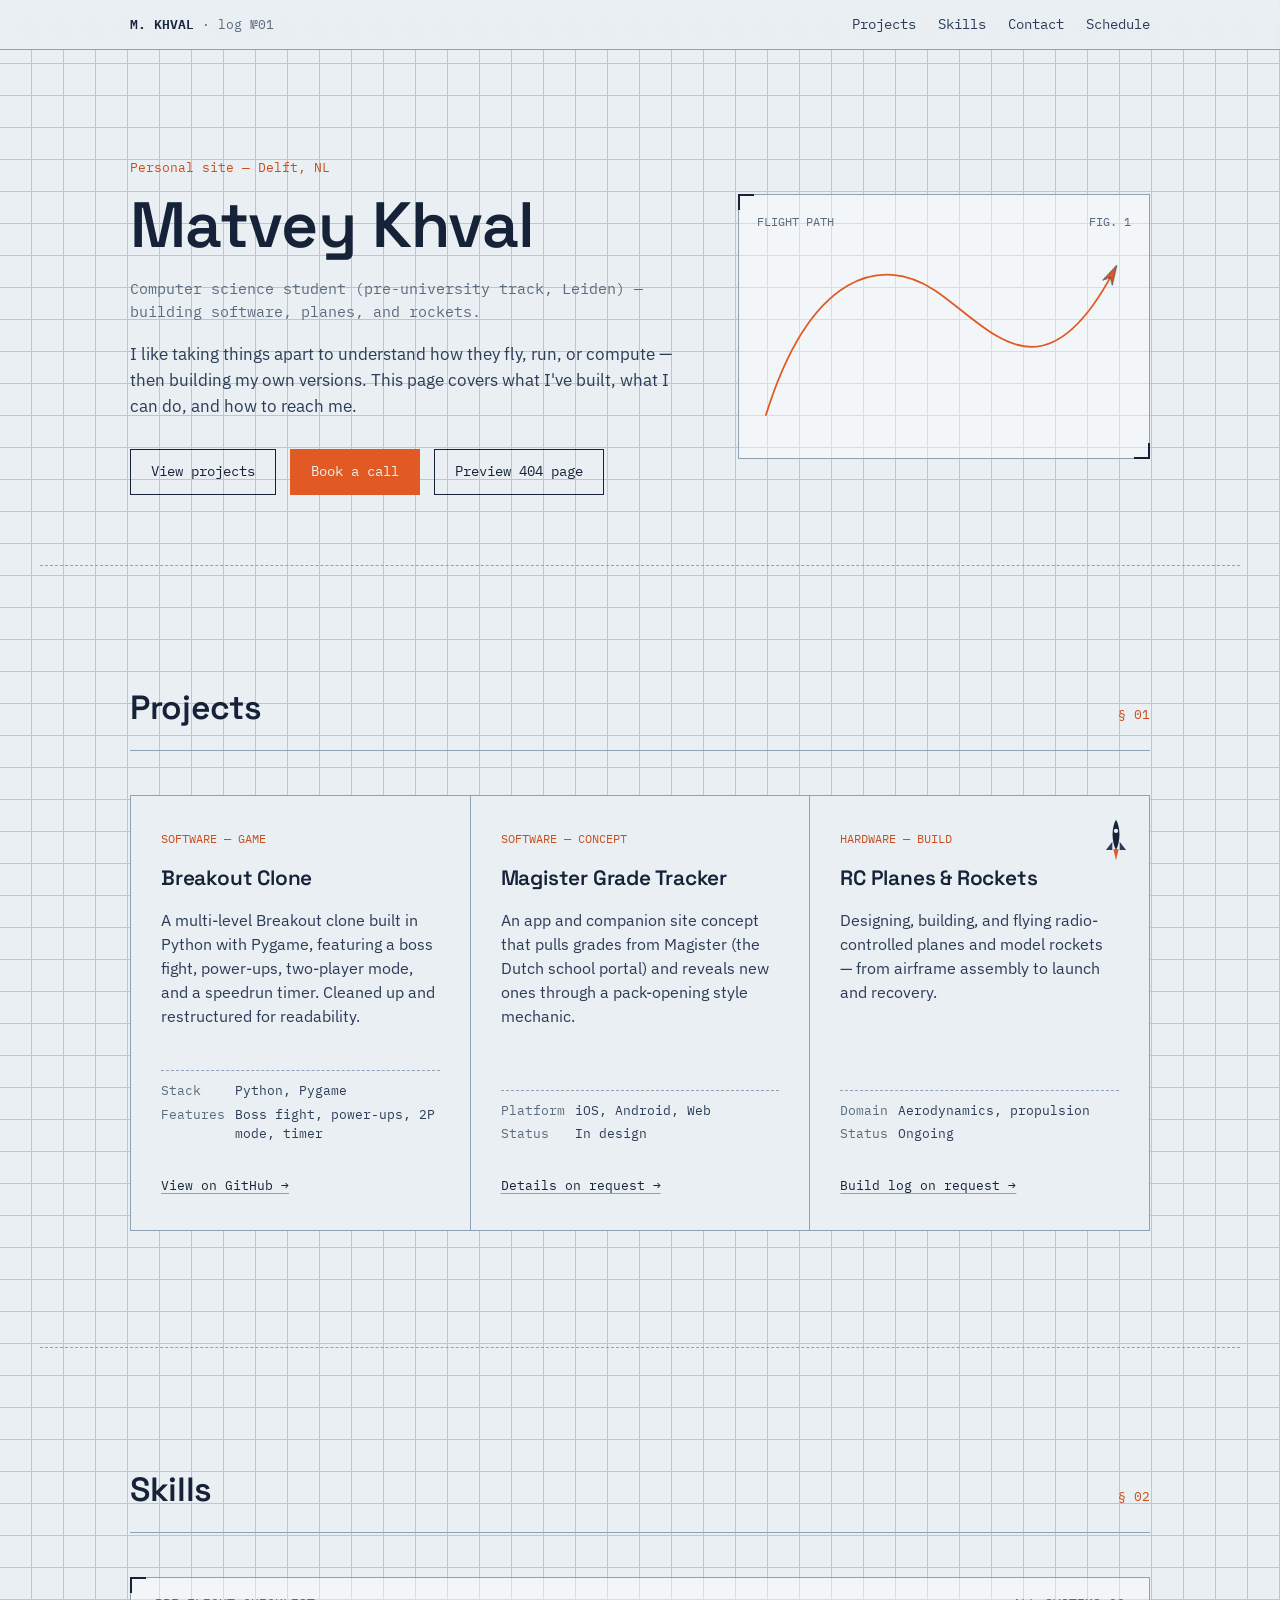
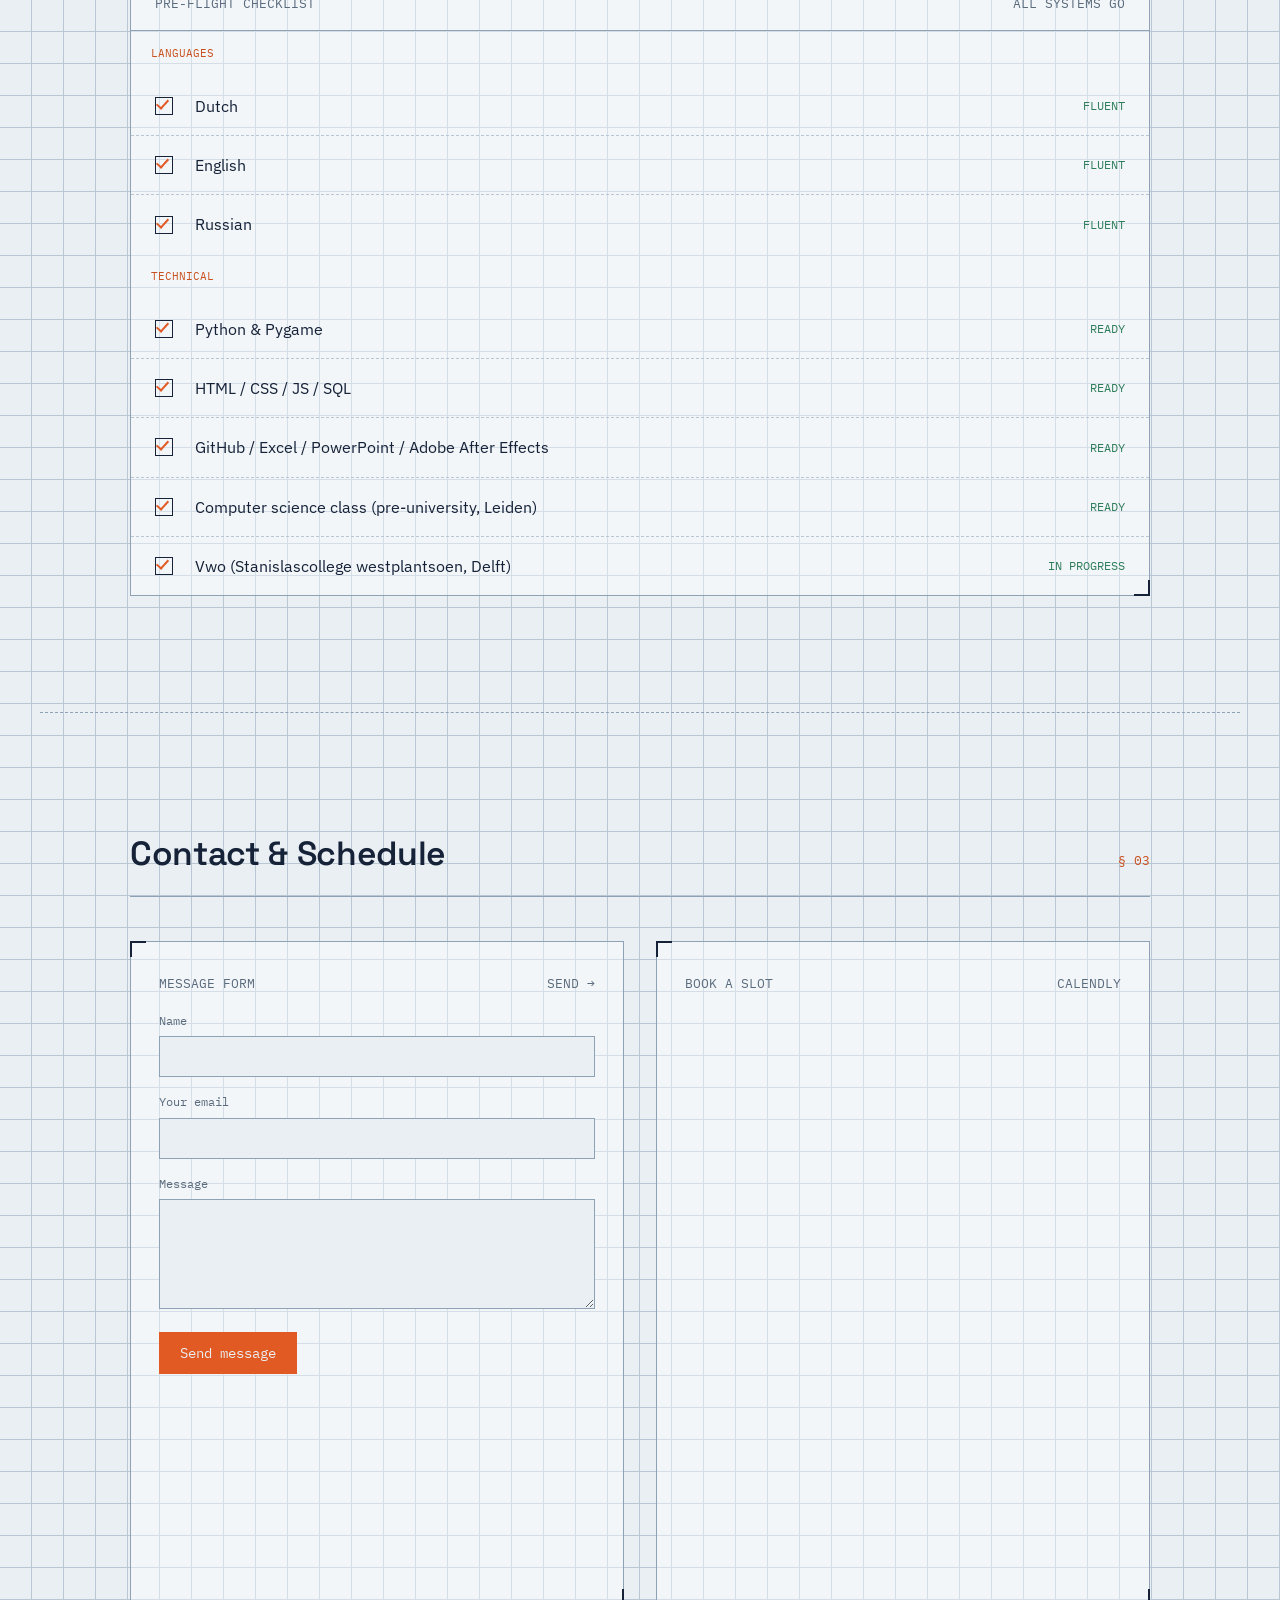
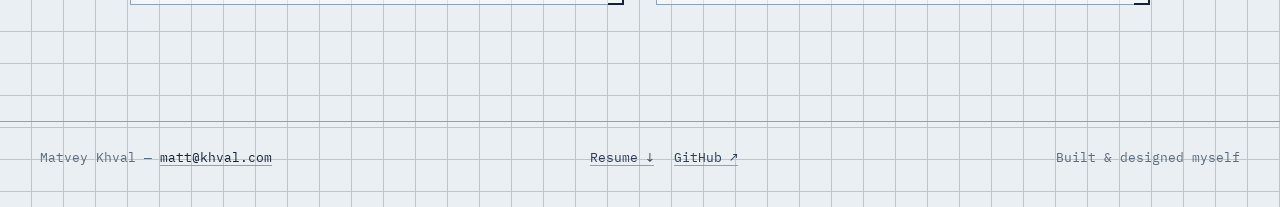
==== commit 2d060567: "v3.2" ====
--- a/index.html
+++ b/index.html
@@ -74,7 +74,7 @@
             <dt>Stack</dt><dd>Python, Pygame</dd>
             <dt>Features</dt><dd>Boss fight, power-ups, 2P mode, timer</dd>
           </dl>
-          <span class="project-link"><a href="#">View on GitHub →</a></span>
+          <span class="project-link"><a href="https://github.com/matveykhval">View on GitHub →</a></span>
         </article>
 
         <article class="project-card">
@@ -139,7 +139,7 @@
         <ul class="checklist">
           <li><span class="check-box"></span><span>Python &amp; Pygame</span><span class="check-status">READY</span></li>
           <li><span class="check-box"></span><span>HTML / CSS / JS / SQL</span><span class="check-status">READY</span></li>
-          <li><span class="check-box"></span><span>Git &amp; GitHub</span><span class="check-status">READY</span></li>
+          <li><span class="check-box"></span><span>GitHub / Excel / PowerPoint / Adobe After Effects</span><span class="check-status">READY</span></li>
           <li><span class="check-box"></span><span>Computer science class (pre-university, Leiden)</span><span class="check-status">READY</span></li>
           <li><span class="check-box"></span><span>Vwo (Stanislascollege westplantsoen, Delft)</span><span class="check-status">IN PROGRESS</span></li>
         </ul>
@@ -195,6 +195,10 @@
 
 <footer>
   <span>Matvey Khval — <a href="mailto:matt@khval.com">matt@khval.com</a></span>
+  <span class="footer-links">
+    <a href="resume.pdf" download>Resume ↓</a>
+    <a href="https://github.com/matveykhval" target="_blank" rel="noopener">GitHub ↗</a>
+  </span>
   <span>Built &amp; designed myself</span>
 </footer>
 
--- a/styles.css
+++ b/styles.css
@@ -521,6 +521,13 @@
   flex-wrap: wrap;
 }
 
+.footer-links {
+  display: flex;
+  gap: 20px;
+}
+.footer-links a { color: var(--ink-soft); }
+.footer-links a:hover { color: var(--flame); }
+
 
 
 /* ---------- 404 page ---------- */
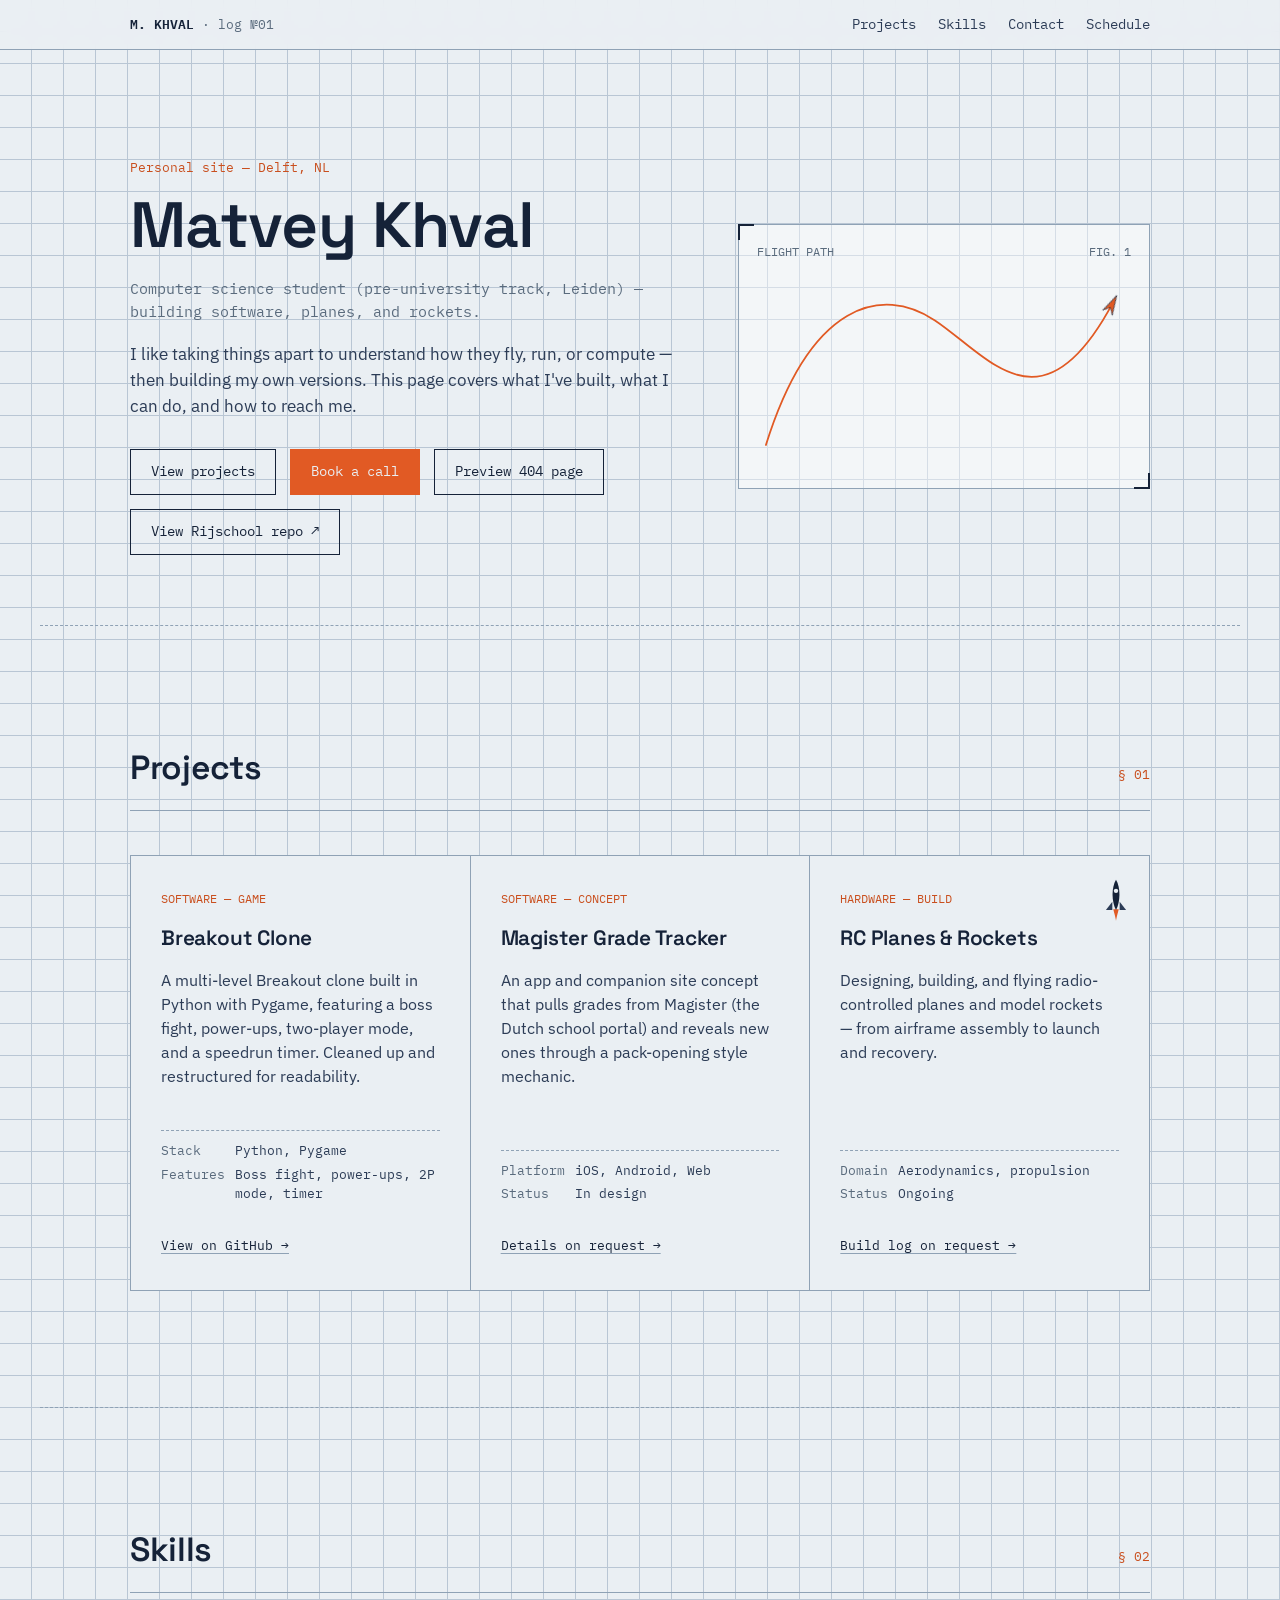
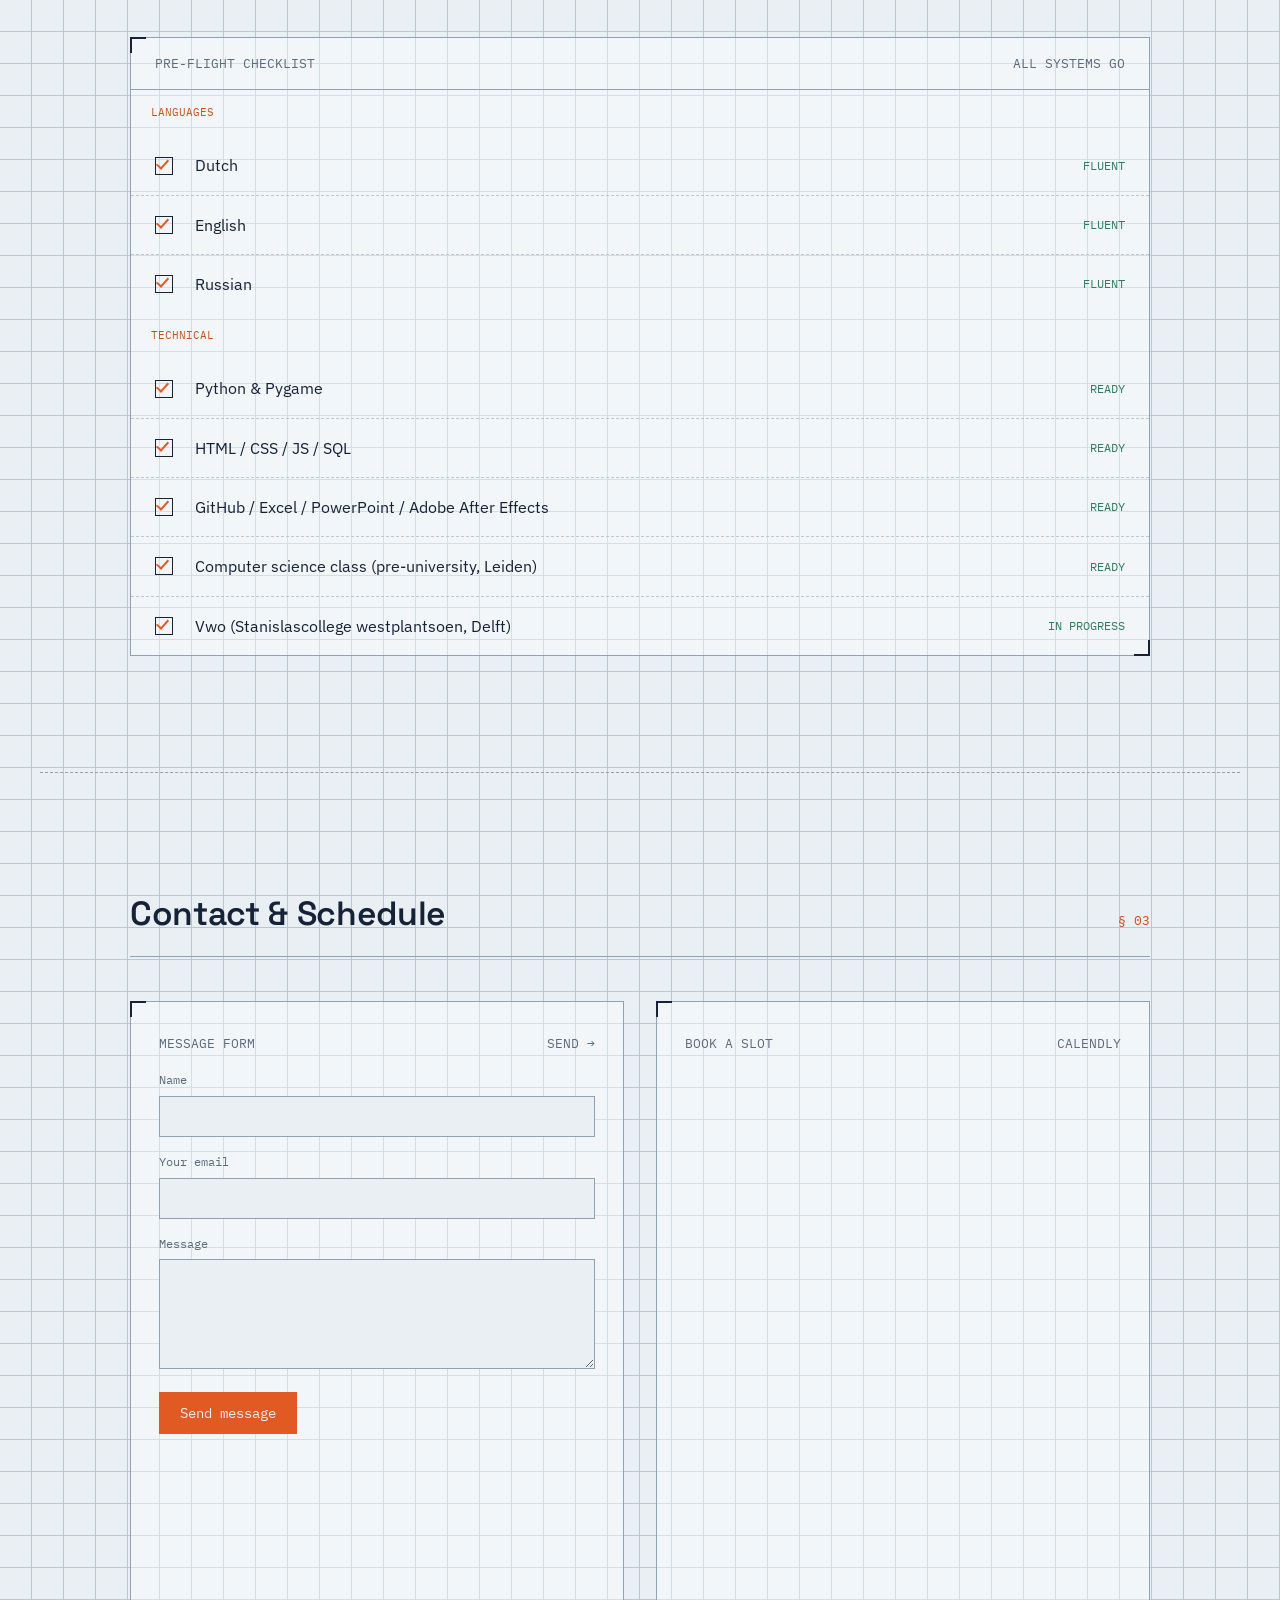
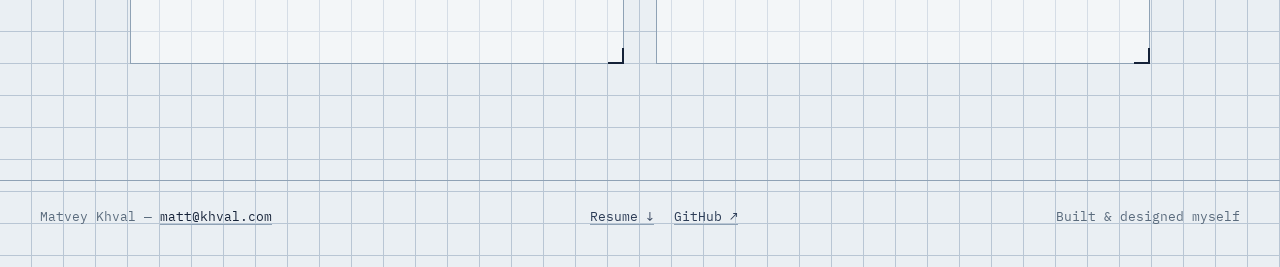
==== commit ab189e59: "rijschool knop" ====
--- a/index.html
+++ b/index.html
@@ -37,6 +37,7 @@
         <a href="#projects" class="btn">View projects</a>
         <a href="#schedule" class="btn btn-primary">Book a call</a>
         <a href="/404.html" class="btn">Preview 404 page</a>
+        <a href="https://github.com/matveykhval/rijschool" class="btn" target="_blank" rel="noopener">View Rijschool repo ↗</a>
       </div>
     </div>
     <div class="trajectory-wrap register">
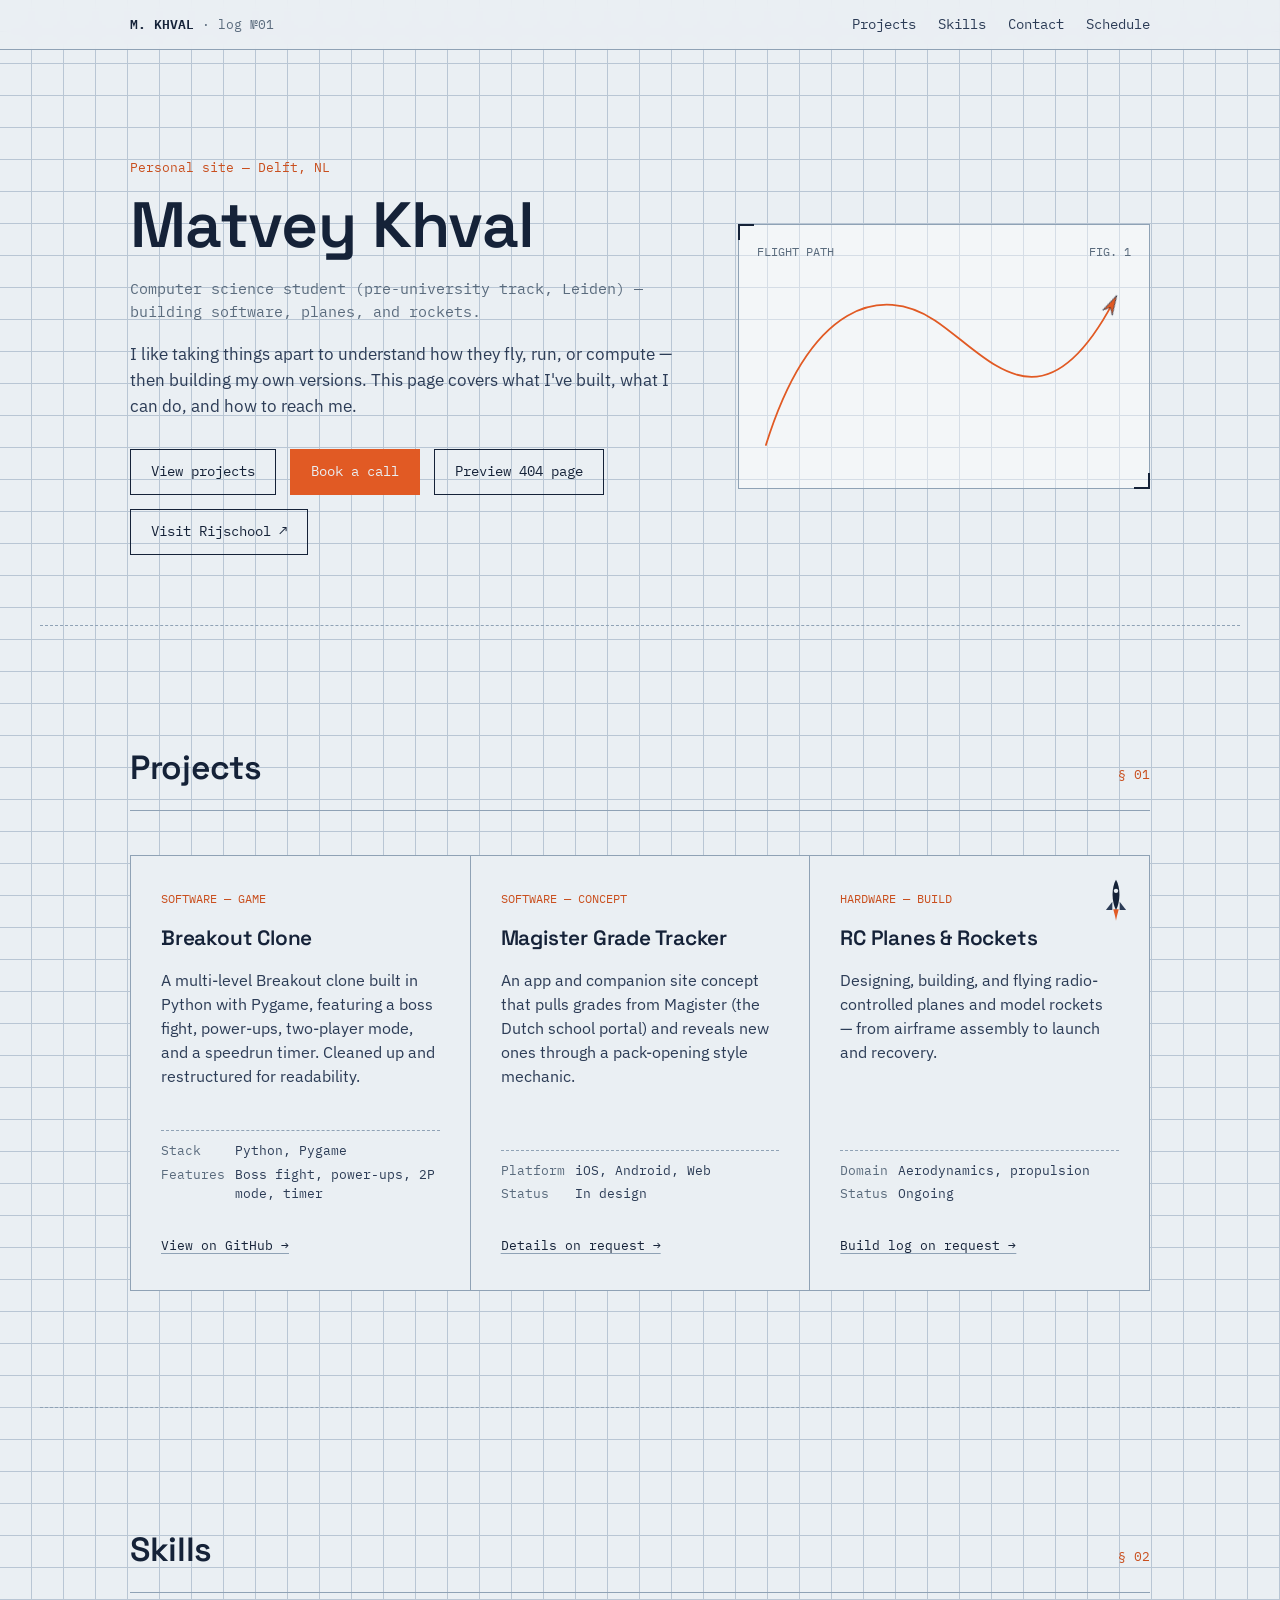
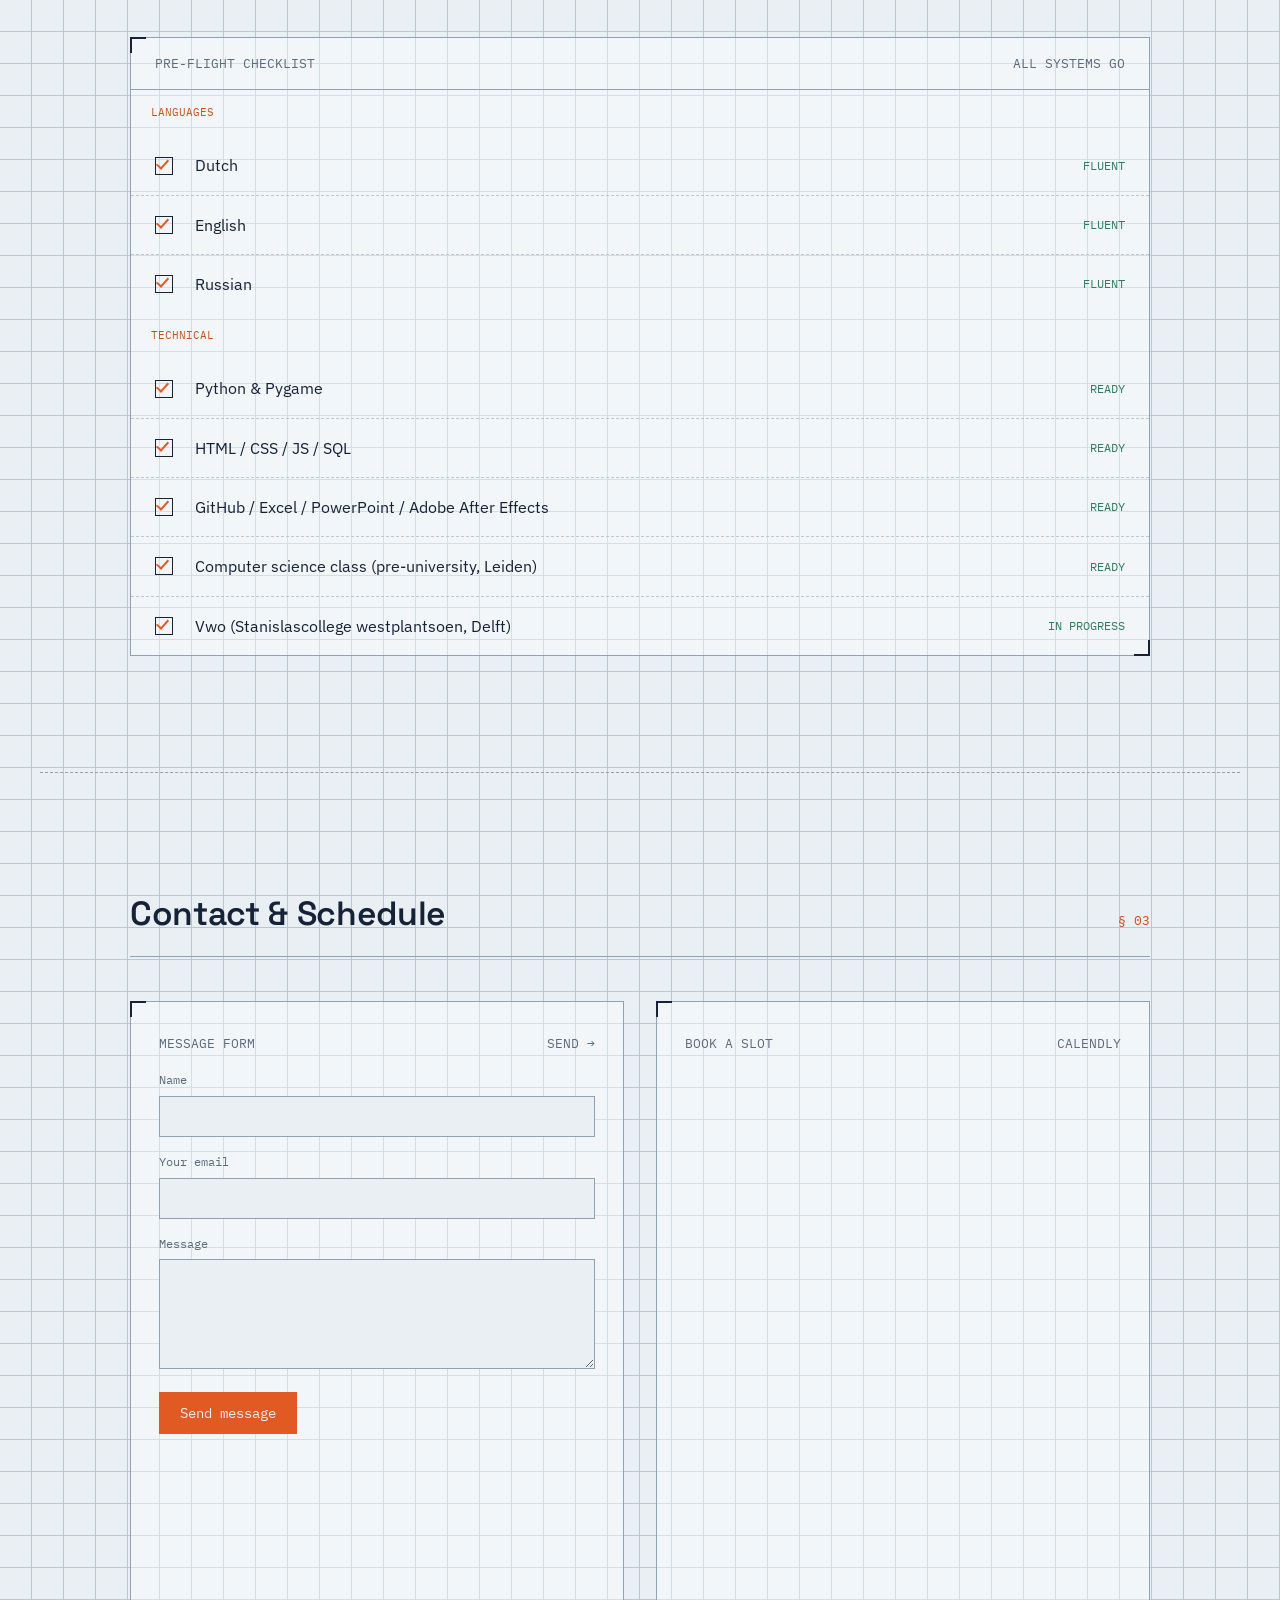
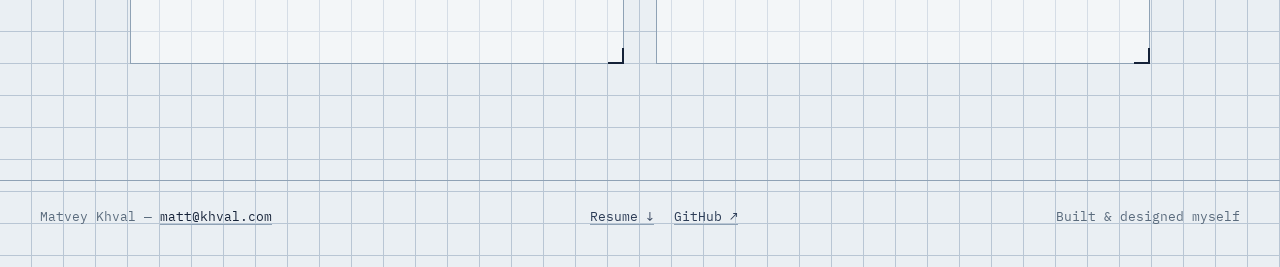
==== commit 54e877bc: "fix" ====
--- a/index.html
+++ b/index.html
@@ -37,7 +37,7 @@
         <a href="#projects" class="btn">View projects</a>
         <a href="#schedule" class="btn btn-primary">Book a call</a>
         <a href="/404.html" class="btn">Preview 404 page</a>
-        <a href="https://github.com/matveykhval/rijschool" class="btn" target="_blank" rel="noopener">View Rijschool repo ↗</a>
+        <a href="https://matveykhval.github.io/rijschool/" class="btn" target="_blank" rel="noopener">Visit Rijschool ↗</a>
       </div>
     </div>
     <div class="trajectory-wrap register">
